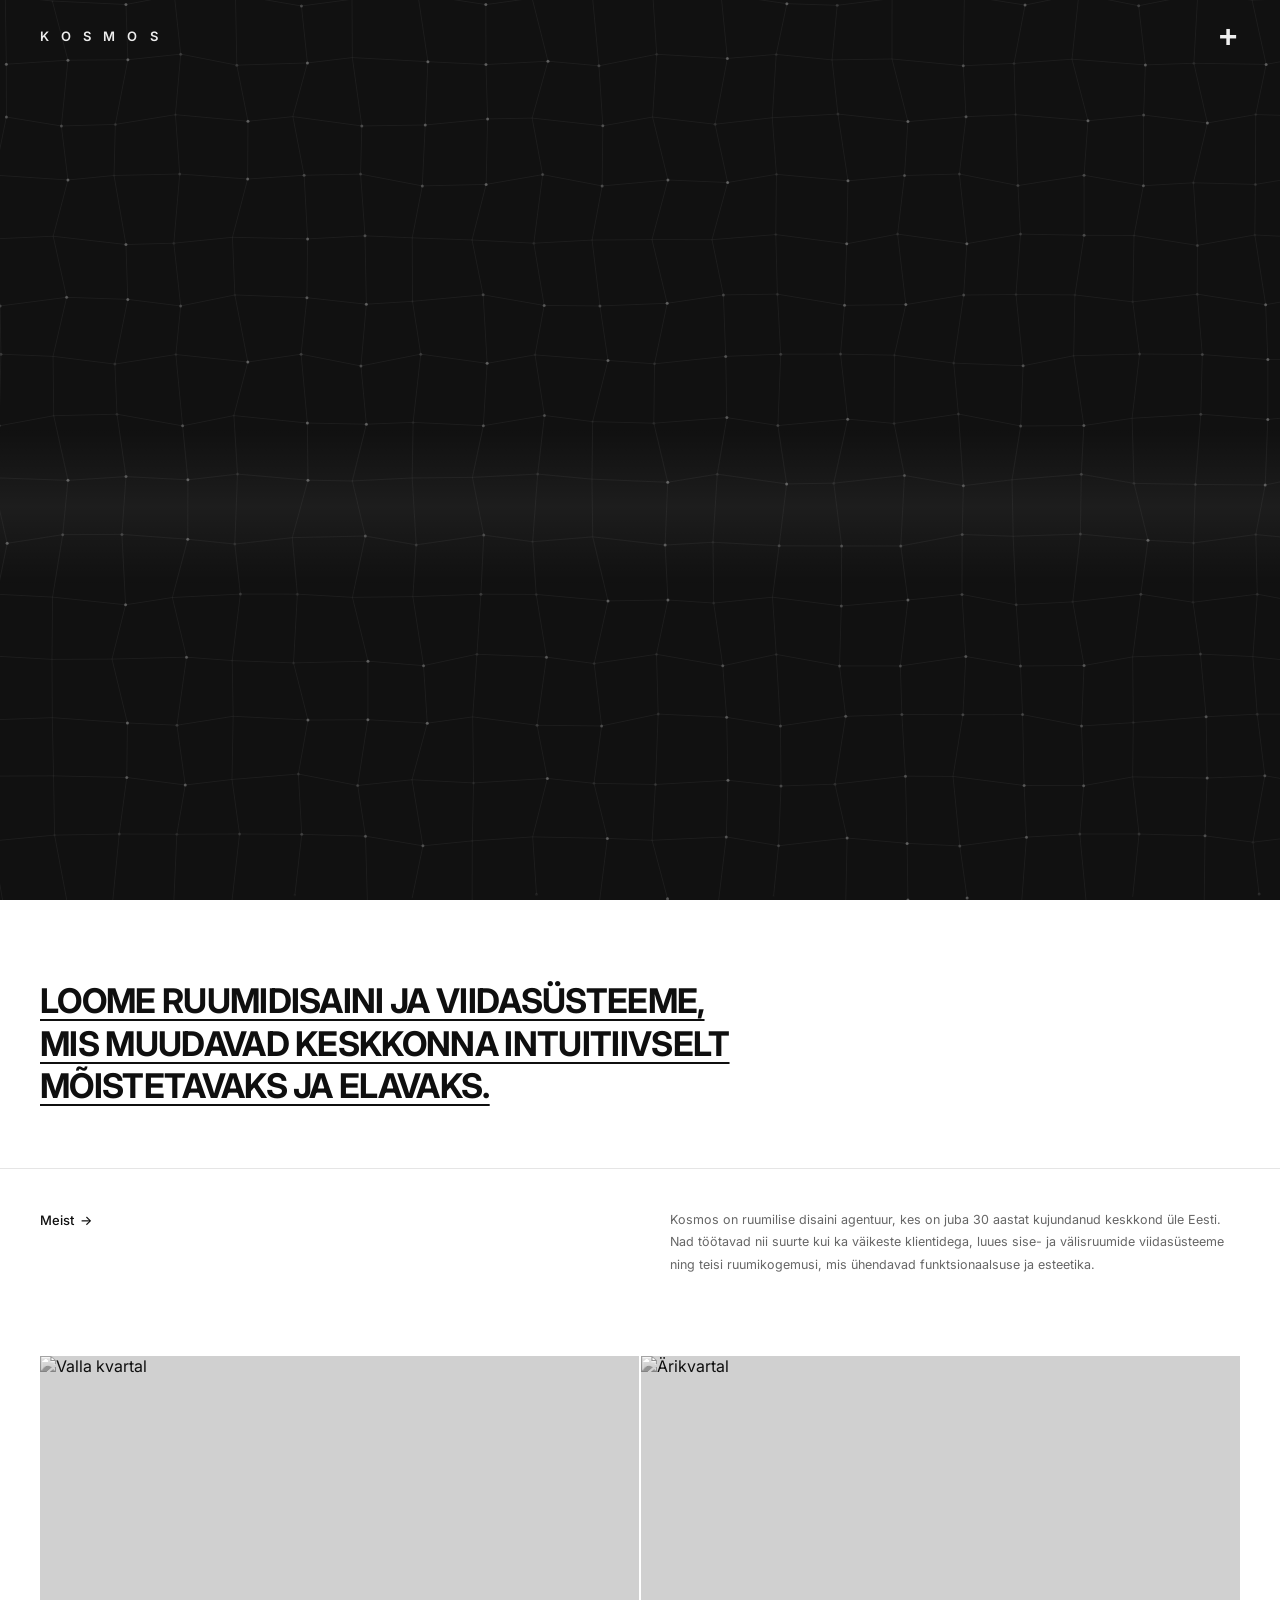
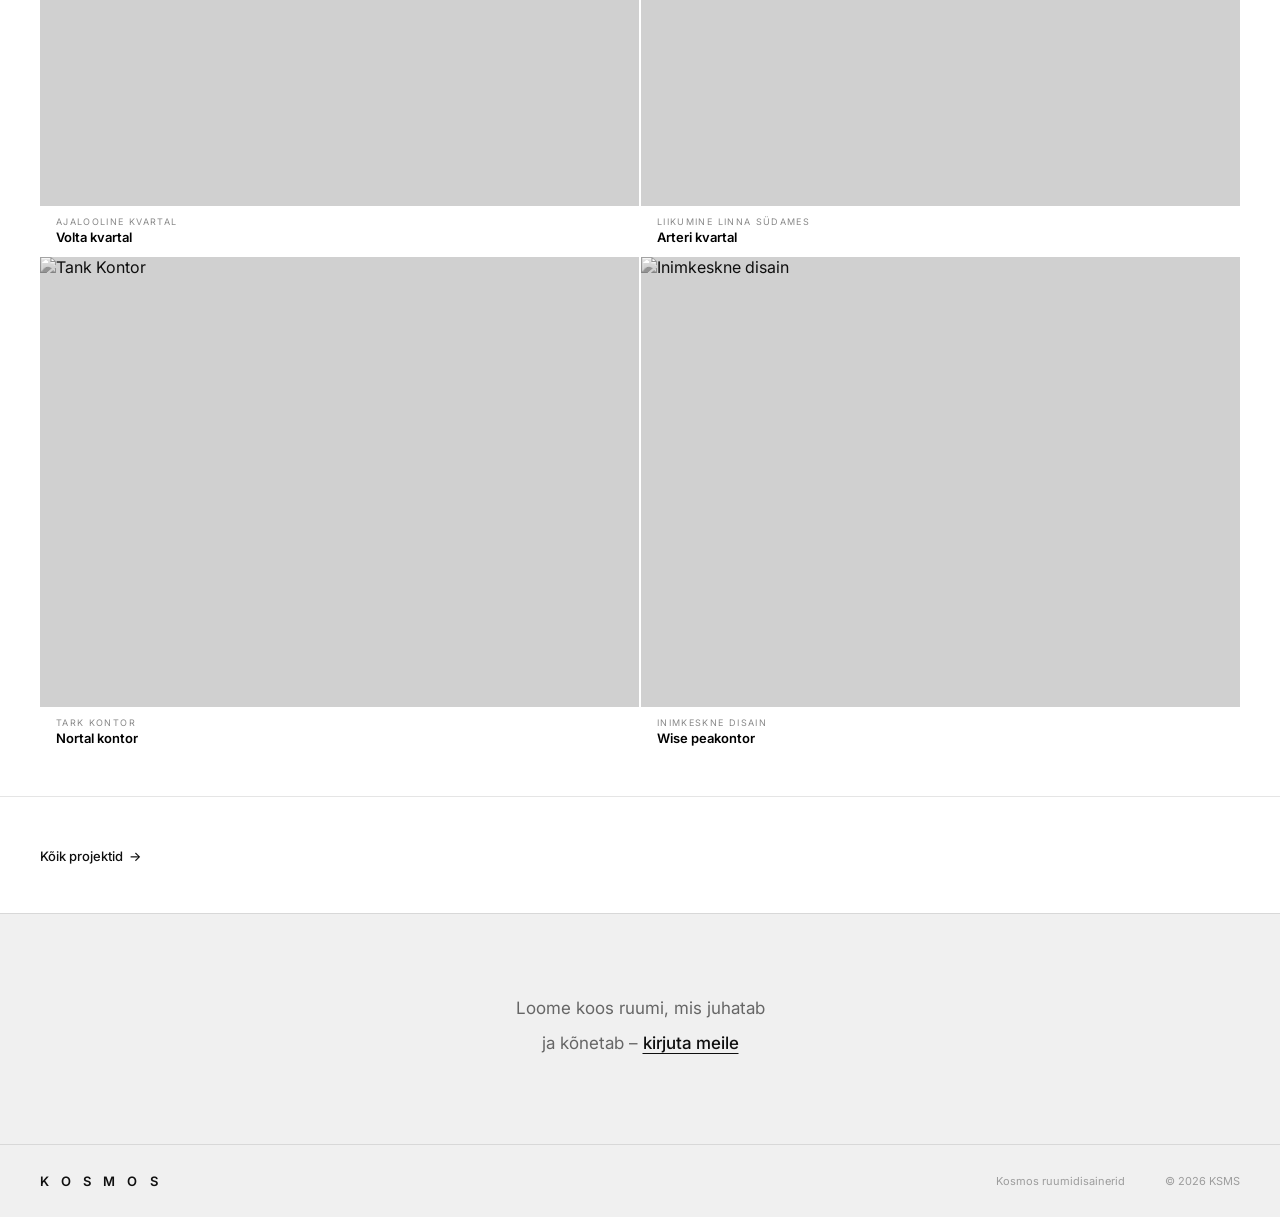
==== index.html @ 2b512dbc "Teksti korrektuur" ====
<!DOCTYPE html>
<html lang="et">
<head>
<meta charset="UTF-8">
<meta name="viewport" content="width=device-width, initial-scale=1.0">
<title>KOSMOS</title>
<link rel="stylesheet" href="assets/kosmos.css">
</head>
<body>

<nav class="site-nav">
  <a href="index.html" class="logo">K O S M O S</a>
  <button class="menu-btn" id="menuBtn" aria-label="Menu">
    <span class="menu-symbol" id="menuSymbol">+</span>
  </button>
</nav>

<div class="menu-overlay" id="menuOverlay">
  <nav class="menu-nav-links">
    <a href="projektid.html">Projektid</a>
    <a href="teenused.html">Teenused</a>
    <a href="inimesed.html">Inimesed</a>
    <a href="kontakt.html">Kontakt</a>
  </nav>
  <div class="menu-contact">
    <div class="contact-block"><strong>KSMS OÜ</strong> Saarineni maja<br>Pärnu mnt 10, 10148 Tallinn<br>B korpus, 4 korrus</div>
    <div class="contact-block"><a href="#">LinkedIn</a><br>><a href="#">Instagram</a></div>
    <div class="contact-block"><strong>Mart Lankots</strong> 5645 6777<br><a href="mailto:mart@ksms.ee">mart@ksms.ee</a></div>
    <div class="contact-block"><strong>Kadri Pukk</strong> 5333 7278<br><a href="mailto:kadri@ksms.ee">kadri@ksms.ee</a></div>
  </div>
</div>
<div class="menu-backdrop" id="menuBackdrop"></div>

<section class="hero">
  <canvas class="hero-canvas" id="heroCanvas"></canvas>
  <div class="hero-wordmark">K O S M O S</div>
</section>

<section class="headline-section reveal">
  <h1>Loome ruumidisaini ja viidasüsteeme,<br>mis muudavad keskkonna intuitiivselt<br>mõistetavaks ja elavaks.</h1>
</section>

<div class="about-row reveal">
  <div><a href="inimesed.html" class="about-link">Meist &nbsp;→</a></div>
  <div><p class="about-text">Kosmos on ruumilise disaini agentuur, kes on juba 30 aastat kujundanud keskkond üle Eesti. Nad töötavad nii suurte kui ka väikeste klientidega, luues sise- ja välisruumide viidasüsteeme ning teisi ruumikogemusi, mis ühendavad funktsionaalsuse ja esteetika.</p></div>
</div>

<section class="projects-grid-home">
  <div class="project-item reveal">
    <img src="https://upload.wikimedia.org/wikipedia/commons/thumb/1/10/Empire_State_Building_%28aerial_view%29.jpg/1280px-Empire_State_Building_%28aerial_view%29.jpg" alt="Valla kvartal" loading="lazy">
    <div class="project-caption"><div class="project-tag">Ajalooline kvartal</div><div class="project-name">Volta kvartal</div></div>
  </div>
  <div class="project-item reveal">
    <img src="https://upload.wikimedia.org/wikipedia/commons/thumb/b/b9/Above_Gotham.jpg/1280px-Above_Gotham.jpg" alt="Ärikvartal" loading="lazy">
    <div class="project-caption"><div class="project-tag">Liikumine linna südames</div><div class="project-name">Arteri kvartal</div></div>
  </div>
  <div class="project-item reveal">
    <img src="https://upload.wikimedia.org/wikipedia/commons/thumb/0/0c/GoldenGateBridge-001.jpg/1280px-GoldenGateBridge-001.jpg" alt="Tank Kontor" loading="lazy">
    <div class="project-caption"><div class="project-tag">Tark Kontor</div><div class="project-name">Nortal kontor</div></div>
  </div>
  <div class="project-item reveal">
    <img src="https://upload.wikimedia.org/wikipedia/commons/thumb/3/3a/Cat03.jpg/1280px-Cat03.jpg" alt="Inimkeskne disain" loading="lazy">
    <div class="project-caption"><div class="project-tag">Inimkeskne disain</div><div class="project-name">Wise peakontor</div></div>
  </div>
</section>

<div class="all-projects reveal"><a href="projektid.html">Kõik projektid &nbsp;→</a></div>

<div class="footer-cta reveal">
  <p>Loome koos ruumi, mis juhatab</p>
  <p>ja kõnetab – <a href="kontakt.html">kirjuta meile</a></p>
</div>

<footer>
  <span class="logo-footer">K O S M O S</span>
  <div class="footer-right"><span>Kosmos ruumidisainerid</span><span>© 2026 KSMS</span></div>
</footer>

<script src="assets/kosmos.js"></script>
</body>
</html>
---- assets/kosmos.css ----
@import url('https://fonts.googleapis.com/css2?family=Inter:wght@300;400;500;600;700&display=swap');

*, *::before, *::after { box-sizing: border-box; margin: 0; padding: 0; }

:root {
  --black: #0f0f0f;
  --white: #ffffff;
  --page-bg: #ffffff;
  --footer-bg: #f0f0f0;
  --border: rgba(0,0,0,0.1);
  --text-muted: #666;
  --gray-img: #d0d0d0;
}

html { scroll-behavior: smooth; }

body {
  background: var(--page-bg);
  color: var(--black);
  font-family: 'Inter', sans-serif;
  overflow-x: hidden;
}

/* ── NAV ── */
.site-nav {
  position: fixed; top: 0; left: 0; right: 0; z-index: 100;
  display: flex; align-items: center; justify-content: space-between;
  padding: 24px 40px;
  mix-blend-mode: difference;
}
.logo {
  font-size: 13px; letter-spacing: 0.35em; font-weight: 600;
  color: #fff; text-decoration: none;
}
.menu-btn {
  background: none; border: none; color: #fff;
  display: flex; align-items: center; gap: 10px;
  transition: opacity 0.2s; cursor: pointer;
}
.menu-btn:hover { opacity: 0.5; }
.menu-symbol {
  width: 24px; height: 24px;
  border: 0 solid #fff; border-radius: 50%;
  display: flex; align-items: center; justify-content: center;
  font-size: 32px; font-weight: 700; line-height: 1;
  transition: transform 0.4s cubic-bezier(0.77,0,0.175,1);
}
.menu-btn.open .menu-symbol { transform: rotate(45deg); }

/* ── MENU OVERLAY ── */
.menu-overlay {
  position: fixed; top: 0; right: 0;
  width: 400px; height: 100vh;
  background: var(--white); color: var(--black);
  z-index: 90;
  transform: translateX(100%);
  transition: transform 0.6s cubic-bezier(0.77,0,0.175,1);
  padding: 88px 52px 52px; overflow-y: auto;
}
.menu-overlay.open { transform: translateX(0); }
.menu-nav-links { display: flex; flex-direction: column; margin-bottom: 40px; }
.menu-nav-links a {
  display: block; font-size: 24px; font-weight: 700;
  letter-spacing: -0.02em; color: #000; text-decoration: none;
  line-height: 1.15; border-bottom: 1px solid rgba(0,0,0,0.1);
  padding: 14px 0; text-align: left;
}
.menu-nav-links a:first-child { border-top: 1px solid rgba(0,0,0,0.1); }
.menu-nav-links a:hover { text-decoration: underline; text-underline-offset: 4px; text-decoration-thickness: 2px; }
.menu-nav-links a.active { text-decoration: underline; text-underline-offset: 4px; }
.menu-contact {
  font-size: 11.5px; line-height: 2; color: var(--text-muted);
  border-top: 1px solid var(--border); padding-top: 32px;
}
.menu-contact strong { color: #000; display: block; margin-bottom: 2px; font-weight: 600; font-size: 12px; letter-spacing: 0.05em; }
.menu-contact .contact-block { margin-bottom: 20px; }
.menu-contact a { color: var(--text-muted); text-decoration: none; }
.menu-contact a:hover { color: #000; }
.menu-backdrop {
  position: fixed; inset: 0; background: rgba(0,0,0,0.3);
  z-index: 80; opacity: 0; pointer-events: none; transition: opacity 0.4s;
}
.menu-backdrop.open { opacity: 1; pointer-events: all; }

/* ── SHARED IMAGE CARD ── */
.img-card {
  position: relative;
  aspect-ratio: 3 / 2.5;
  background: var(--gray-img);
  overflow: hidden;
}
.img-card img {
  width: 100%; height: 100%;
  object-fit: cover; display: block;
  filter: grayscale(100%);
  transition: transform 0.6s cubic-bezier(0.25,0.46,0.45,0.94), filter 0.4s;
}
.img-card:hover img { transform: scale(1.04); filter: grayscale(0%); }
.img-card-caption {
  position: absolute; bottom: 0; left: 0; right: 0;
  padding: 10px 16px; background: #fff;
}
.img-card-tag { font-size: 9px; letter-spacing: 0.15em; text-transform: uppercase; color: #888; margin-bottom: 2px; }
.img-card-name { font-size: 13px; font-weight: 600; color: #000; }

/* ── FOOTER CTA ── */
.footer-cta {
  background: var(--footer-bg); padding: 80px 40px;
  text-align: center; border-top: 1px solid var(--border);
}
.footer-cta p { font-size: clamp(13px,1.5vw,17px); line-height: 1.7; color: var(--text-muted); margin-bottom: 6px; }
.footer-cta a { color: var(--black); text-decoration: underline; text-underline-offset: 4px; font-weight: 500; }
.footer-cta a:hover { opacity: 0.5; }

/* ── FOOTER ── */
footer {
  background: var(--footer-bg); padding: 28px 40px;
  display: flex; justify-content: space-between; align-items: center;
  border-top: 1px solid var(--border);
}
footer .logo-footer { font-size: 13px; letter-spacing: 0.35em; font-weight: 600; color: var(--black); }
footer .footer-right { display: flex; gap: 40px; }
footer .footer-right span { font-size: 11px; font-weight: 400; color: rgba(0,0,0,0.35); }

/* ── SCROLL REVEAL ── */
.reveal { opacity: 0; transform: translateY(20px); transition: opacity 0.6s ease, transform 0.6s ease; }
.reveal.visible { opacity: 1; transform: none; }

/* ── ABOUT ROW (shared across pages) ── */
.about-row {
  display: grid; grid-template-columns: 1fr 1fr;
  gap: 60px; padding: 40px 40px 80px;
  border-top: 1px solid var(--border);
}
.about-link {
  font-size: 13px; color: var(--black);
  text-decoration: none; font-weight: 500;
  display: inline-flex; align-items: center; gap: 8px;
  transition: gap 0.2s;
}
.about-link:hover { gap: 14px; }
.about-text { font-size: 12.5px; line-height: 1.8; color: var(--text-muted); }
.about-text p + p { margin-top: 16px; }

/* ══════════════════════════════
   PAGE: kosmos.html (home)
══════════════════════════════ */
.hero {
  position: relative; width: 100%; height: 100vh;
  overflow: hidden; background: #111;
}
.hero-canvas { position: absolute; inset: 0; width: 100%; height: 100%; }
.hero-wordmark {
  position: absolute; bottom: 48px; left: 40px;
  font-size: 12px; letter-spacing: 0.4em; font-weight: 600;
  color: rgba(255,255,255,0.6);
  display: none;
}
.headline-section { padding: 80px 40px 60px; max-width: 900px; }
.headline-section h1 {
  font-size: clamp(18px, 2.8vw, 34px);
  font-weight: 700; line-height: 1.25; letter-spacing: -0.02em;
  text-transform: uppercase; text-decoration: underline;
  text-underline-offset: 6px; text-decoration-thickness: 2px; color: var(--black);
}
.projects-grid-home {
  padding: 0 40px 40px;
  display: grid; grid-template-columns: 1fr 1fr; gap: 2px;
}
.all-projects { padding: 48px 40px; border-top: 1px solid var(--border); }
.all-projects a {
  font-size: 13px; color: var(--black); font-weight: 500;
  text-decoration: none; display: inline-flex; align-items: center; gap: 10px; transition: gap 0.2s;
}
.all-projects a:hover { gap: 18px; }

/* ══════════════════════════════
   PAGE: projektid.html
══════════════════════════════ */
.page-content { padding-top: 88px; }
.page-header {
  display: flex; align-items: flex-start; justify-content: space-between;
  gap: 40px; padding: 28px 40px 24px; border-bottom: 1px solid var(--border);
}
.page-title {
  font-size: 13px; font-weight: 700; letter-spacing: 0.06em;
  text-transform: uppercase; color: var(--black); white-space: nowrap;
}
.filters {
  display: flex; flex-wrap: wrap; justify-content: flex-end;
  gap: 4px 0; max-width: 60%; text-align: right; line-height: 1.7;
}
.filter-btn {
  background: none; border: none; cursor: pointer;
  font-family: 'Inter', sans-serif; font-size: 13px;
  color: var(--text-muted); padding: 0; transition: color 0.15s;
}
.filter-btn:hover { color: var(--black); }
.filter-btn.active {
  color: var(--black); text-decoration: underline;
  text-underline-offset: 3px; text-decoration-thickness: 1.5px;
}
.filter-sep { font-size: 13px; color: var(--text-muted); padding: 0 6px; user-select: none; }
.projects-grid { display: grid; grid-template-columns: 1fr 1fr; gap: 2px; }
.project-item {
  position: relative; aspect-ratio: 3 / 2.5;
  background: var(--gray-img); overflow: hidden; cursor: pointer;
}
.project-item img {
  width: 100%; height: 100%; object-fit: cover; display: block;
  filter: grayscale(100%);
  transition: transform 0.6s cubic-bezier(0.25,0.46,0.45,0.94), filter 0.4s;
}
.project-item:hover img { transform: scale(1.04); filter: grayscale(0%); }
.project-caption { position: absolute; bottom: 0; left: 0; right: 0; padding: 10px 16px; background: #fff; }
.project-tag { font-size: 9px; letter-spacing: 0.15em; text-transform: uppercase; color: #888; margin-bottom: 2px; }
.project-name { font-size: 13px; font-weight: 600; color: #000; }
.project-item.hidden { display: none; }

/* ══════════════════════════════
   PAGE: project.html (single)
══════════════════════════════ */
.breadcrumb-row {
  display: flex; align-items: center; justify-content: space-between;
  padding: 20px 40px; border-bottom: 1px solid var(--border);
}
.breadcrumb { font-size: 12px; color: var(--text-muted); display: flex; align-items: center; gap: 8px; }
.breadcrumb a { color: var(--text-muted); text-decoration: none; }
.breadcrumb a:hover { color: var(--black); text-decoration: underline; text-underline-offset: 3px; }
.breadcrumb-sep { color: var(--border); }
.project-nav { display: flex; align-items: center; gap: 24px; }
.project-nav a { font-size: 12px; color: var(--text-muted); text-decoration: none; display: flex; align-items: center; gap: 6px; transition: color 0.15s; }
.project-nav a:hover { color: var(--black); }

.hero-image { width: 100%; aspect-ratio: 16 / 7; background: var(--gray-img); overflow: hidden; position: relative; }
.hero-image img { width: 100%; height: 100%; object-fit: cover; display: block; filter: grayscale(100%); transition: filter 0.8s; }
.hero-image:hover img { filter: grayscale(0%); }

.project-intro { display: grid; grid-template-columns: 1fr 1fr; gap: 60px; padding: 48px 40px 56px; border-bottom: 1px solid var(--border); }
.project-intro-left h1 { font-size: clamp(22px, 3vw, 38px); font-weight: 700; letter-spacing: -0.025em; line-height: 1.1; text-transform: uppercase; text-decoration: underline; text-underline-offset: 6px; text-decoration-thickness: 2px; color: var(--black); margin-bottom: 24px; }
.project-intro-left p { font-size: 13px; line-height: 1.85; color: var(--text-muted); max-width: 480px; }
.project-intro-left p + p { margin-top: 14px; }
.project-meta { display: grid; grid-template-columns: 1fr 1fr; gap: 28px 32px; align-content: start; padding-top: 4px; }
.meta-item label { display: block; font-size: 9px; font-weight: 600; text-transform: uppercase; letter-spacing: 0.15em; color: #aaa; margin-bottom: 5px; }
.meta-item span, .meta-item a { font-size: 12.5px; color: var(--black); text-decoration: none; line-height: 1.6; }
.meta-item a:hover { text-decoration: underline; text-underline-offset: 3px; }
.meta-item.full { grid-column: 1 / -1; }

.images-grid { display: grid; grid-template-columns: 1fr 1fr; gap: 2px; }
.img-cell { position: relative; aspect-ratio: 3 / 2.5; background: var(--gray-img); overflow: hidden; }
.img-cell img { width: 100%; height: 100%; object-fit: cover; display: block; filter: grayscale(100%); transition: transform 0.6s cubic-bezier(0.25,0.46,0.45,0.94), filter 0.4s; }
.img-cell:hover img { transform: scale(1.04); filter: grayscale(0%); }
.img-caption { position: absolute; bottom: 0; left: 0; right: 0; padding: 10px 16px; background: #fff; }
.img-caption-tag { font-size: 9px; letter-spacing: 0.15em; text-transform: uppercase; color: #888; margin-bottom: 2px; }
.img-caption-name { font-size: 12px; font-weight: 600; color: #000; }
.img-cell.wide { grid-column: 1 / -1; aspect-ratio: 16 / 6; }

.content-row { display: grid; grid-template-columns: 1fr 1fr; gap: 2px; border-top: 1px solid var(--border); }
.content-row.reverse .text-block { order: 2; }
.content-row.reverse .img-cell { order: 1; }
.text-block { padding: 56px 40px; display: flex; flex-direction: column; justify-content: center; }
.text-block h2 { font-size: clamp(16px, 2vw, 24px); font-weight: 700; letter-spacing: -0.02em; color: var(--black); margin-bottom: 20px; line-height: 1.2; }
.text-block p { font-size: 13px; line-height: 1.85; color: var(--text-muted); }
.text-block p + p { margin-top: 12px; }

.quote-block { padding: 72px 40px; border-top: 1px solid var(--border); border-bottom: 1px solid var(--border); max-width: 760px; }
.quote-block blockquote { font-size: clamp(18px, 2.5vw, 30px); font-weight: 600; letter-spacing: -0.02em; line-height: 1.3; color: var(--black); margin-bottom: 20px; }
.quote-block cite { font-size: 12px; color: var(--text-muted); font-style: normal; }

.related-section { border-top: 1px solid var(--border); }
.related-header { padding: 32px 40px 24px; display: flex; align-items: center; justify-content: space-between; border-bottom: 1px solid var(--border); }
.related-header span { font-size: 11px; font-weight: 600; text-transform: uppercase; letter-spacing: 0.15em; color: var(--text-muted); }
.related-header a { font-size: 13px; color: var(--black); font-weight: 500; text-decoration: none; display: inline-flex; align-items: center; gap: 8px; transition: gap 0.2s; }
.related-header a:hover { gap: 14px; }
.related-grid { display: grid; grid-template-columns: repeat(3, 1fr); gap: 2px; }
.related-grid .img-cell { aspect-ratio: 3 / 2.5; }

/* ══════════════════════════════
   PAGE: teenused.html
══════════════════════════════ */
.hero-section { padding: 48px 40px 72px; border-bottom: 1px solid var(--border); }
.hero-section h1 { font-size: clamp(22px, 3.5vw, 44px); font-weight: 700; line-height: 1.1; letter-spacing: -0.025em; text-transform: uppercase; text-decoration: underline; text-underline-offset: 6px; text-decoration-thickness: 2px; max-width: 520px; margin-bottom: 72px; }
.services-headline { padding: 64px 40px 48px; border-bottom: 1px solid var(--border); }
.services-headline h2 { font-size: clamp(18px, 2.8vw, 34px); font-weight: 700; line-height: 1.15; letter-spacing: -0.02em; text-transform: uppercase; text-decoration: underline; text-underline-offset: 6px; text-decoration-thickness: 2px; max-width: 600px; }

.accordion-list { border-bottom: 1px solid var(--border); }
.accordion-item { border-top: 1px solid var(--border); }
.accordion-trigger { width: 100%; background: none; border: none; display: flex; align-items: center; justify-content: space-between; padding: 22px 40px; cursor: pointer; text-align: left; transition: background 0.15s; }
.accordion-trigger:hover { background: rgba(0,0,0,0.02); }
.accordion-trigger span { font-size: 15px; font-weight: 500; color: var(--black); letter-spacing: -0.01em; }
.accordion-icon { width: 20px; height: 20px; flex-shrink: 0; position: relative; margin-left: 24px; }
.accordion-icon::before, .accordion-icon::after { content: ''; position: absolute; background: var(--black); border-radius: 1px; transition: transform 0.35s cubic-bezier(0.77,0,0.175,1), opacity 0.35s; }
.accordion-icon::before { width: 14px; height: 1.5px; top: 50%; left: 50%; transform: translate(-50%,-50%); }
.accordion-icon::after { width: 1.5px; height: 14px; top: 50%; left: 50%; transform: translate(-50%,-50%); }
.accordion-item.open .accordion-icon::after { transform: translate(-50%,-50%) rotate(90deg); opacity: 0; }
.accordion-body { display: grid; grid-template-rows: 0fr; transition: grid-template-rows 0.4s cubic-bezier(0.77,0,0.175,1); }
.accordion-item.open .accordion-body { grid-template-rows: 1fr; }
.accordion-inner { overflow: hidden; }
.accordion-content { display: grid; grid-template-columns: 1fr 1fr 1fr; gap: 40px; padding: 0 40px 48px; border-top: 1px solid var(--border); }
.acc-image { position: relative; aspect-ratio: 3 / 2.5; background: var(--gray-img); overflow: hidden; }
.acc-image img { width: 100%; height: 100%; object-fit: cover; display: block; filter: grayscale(100%); transition: filter 0.4s, transform 0.6s; }
.acc-image:hover img { filter: grayscale(0%); transform: scale(1.04); }
.acc-image-caption { position: absolute; bottom: 0; left: 0; right: 0; padding: 10px 14px; background: #fff; font-size: 10px; color: var(--text-muted); }
.acc-text h3 { font-size: 16px; font-weight: 600; line-height: 1.3; letter-spacing: -0.01em; margin-bottom: 16px; color: var(--black); }
.acc-text .acc-intro { font-size: 11px; font-weight: 600; text-transform: uppercase; letter-spacing: 0.1em; color: var(--text-muted); margin-bottom: 10px; }
.acc-text p { font-size: 12.5px; line-height: 1.8; color: var(--text-muted); }
.acc-text p + p { margin-top: 10px; }
.acc-list { border-left: 1px solid var(--border); padding-left: 32px; }
.acc-list ul { list-style: none; }
.acc-list li { font-size: 12px; color: var(--text-muted); line-height: 1.6; padding: 10px 0; border-bottom: 1px solid var(--border); }
.acc-list li:first-child { border-top: 1px solid var(--border); }

/* ══════════════════════════════
   PAGE: inimesed.html
══════════════════════════════ */
.hero-image-people { position: relative; width: 100%; aspect-ratio: 3 / 1.6; background: var(--gray-img); overflow: hidden; }
.hero-image-people img { width: 100%; height: 100%; object-fit: cover; object-position: center top; display: block; filter: grayscale(100%); transition: filter 0.6s; }
.hero-image-people:hover img { filter: grayscale(0%); }
.intro-section { display: grid; grid-template-columns: 1fr 1fr; gap: 60px; padding: 48px 40px 64px; border-bottom: 1px solid var(--border); }
.intro-section h1 { font-size: clamp(18px, 2.2vw, 28px); font-weight: 700; letter-spacing: -0.02em; text-transform: uppercase; text-decoration: underline; text-underline-offset: 5px; text-decoration-thickness: 2px; color: var(--black); align-self: start; }
.intro-text { font-size: 13px; line-height: 1.85; color: var(--text-muted); }
.people-grid { display: grid; grid-template-columns: repeat(3, 1fr); gap: 2px; }
.person-card { position: relative; aspect-ratio: 3 / 2.5; background: var(--gray-img); overflow: hidden; cursor: pointer; }
.person-card img { width: 100%; height: 100%; object-fit: cover; object-position: center top; display: block; filter: grayscale(100%); transition: transform 0.6s cubic-bezier(0.25,0.46,0.45,0.94), filter 0.4s; }
.person-card:hover img, .person-card.active img { transform: scale(1.03); filter: grayscale(0%); }
.person-caption { position: absolute; bottom: 0; left: 0; right: 0; padding: 10px 16px; background: #fff; }
.person-name { font-size: 12px; font-weight: 600; color: #000; margin-bottom: 1px; }
.person-role { font-size: 10px; color: var(--text-muted); }
.person-contact { font-size: 10px; color: var(--text-muted); }
.person-contact a { color: var(--text-muted); text-decoration: none; }
.person-contact a:hover { color: #000; text-decoration: underline; }
.person-expand { position: absolute; top: 14px; right: 14px; width: 22px; height: 22px; border: 1.5px solid rgba(255,255,255,0.7); border-radius: 50%; display: flex; align-items: center; justify-content: center; background: rgba(0,0,0,0.2); transition: background 0.2s, border-color 0.2s; }
.person-expand::before, .person-expand::after { content: ''; position: absolute; background: #fff; }
.person-expand::before { width: 10px; height: 1.5px; }
.person-expand::after { width: 1.5px; height: 10px; transition: transform 0.3s, opacity 0.3s; }
.person-card.active .person-expand::after { transform: rotate(90deg); opacity: 0; }
.person-card:hover .person-expand { background: rgba(0,0,0,0.5); border-color: rgba(255,255,255,1); }
.person-bio-overlay { position: absolute; inset: 0; background: #fff; transform: translateY(100%); transition: transform 0.45s cubic-bezier(0.77,0,0.175,1); display: flex; flex-direction: column; padding: 20px 18px 18px; overflow-y: auto; z-index: 2; }
.person-card.active .person-bio-overlay { transform: translateY(0); }
.bio-close { position: absolute; top: 12px; right: 12px; width: 22px; height: 22px; border: 1.5px solid rgba(0,0,0,0.25); border-radius: 50%; display: flex; align-items: center; justify-content: center; cursor: pointer; background: none; transition: border-color 0.2s; flex-shrink: 0; }
.bio-close:hover { border-color: var(--black); }
.bio-close::before, .bio-close::after { content: ''; position: absolute; width: 10px; height: 1.5px; background: var(--black); }
.bio-close::before { transform: rotate(45deg); }
.bio-close::after { transform: rotate(-45deg); }
.bio-overlay-name { font-size: 13px; font-weight: 700; color: var(--black); margin-bottom: 2px; padding-right: 28px; }
.bio-overlay-role { font-size: 9px; font-weight: 600; text-transform: uppercase; letter-spacing: 0.12em; color: var(--text-muted); margin-bottom: 14px; }
.bio-overlay-text { font-size: 11px; line-height: 1.75; color: var(--text-muted); flex: 1; margin-bottom: 14px; }
.bio-overlay-contact { font-size: 11px; line-height: 1.8; color: var(--text-muted); border-top: 1px solid var(--border); padding-top: 12px; }
.bio-overlay-contact a { color: var(--text-muted); text-decoration: none; }
.bio-overlay-contact a:hover { color: var(--black); text-decoration: underline; }
.bio-overlay-projects { margin-top: 12px; border-top: 1px solid var(--border); padding-top: 12px; }
.bio-overlay-projects-label { font-size: 8px; font-weight: 600; text-transform: uppercase; letter-spacing: 0.15em; color: #aaa; margin-bottom: 8px; }
.bio-overlay-projects ul { list-style: none; }
.bio-overlay-projects li { font-size: 11px; color: var(--text-muted); border-bottom: 1px solid var(--border); padding: 6px 0; }
.bio-overlay-projects li:first-child { border-top: 1px solid var(--border); }
.bio-overlay-projects a { color: var(--text-muted); text-decoration: none; }
.bio-overlay-projects a:hover { color: var(--black); text-decoration: underline; }

/* ══════════════════════════════
   PAGE: kontakt.html
══════════════════════════════ */
.kontakt-page { padding-top: 100px; }
.top-section { position: relative; padding: 56px 40px 80px; border-bottom: 1px solid var(--border); min-height: 260px; }
.top-headline h1 { font-size: clamp(28px, 4.5vw, 56px); font-weight: 700; line-height: 1.05; letter-spacing: -0.03em; text-transform: uppercase; text-decoration: underline; text-underline-offset: 7px; text-decoration-thickness: 2px; color: var(--black); max-width: 55%; }
.top-contacts { position: absolute; top: 56px; right: 40px; display: grid; grid-template-columns: 1fr 1fr; gap: 40px 48px; width: 42%; }
.contact-person strong { display: block; font-size: 13px; font-weight: 600; color: var(--black); text-decoration: underline; text-underline-offset: 3px; margin-bottom: 6px; }
.contact-person p { font-size: 13px; line-height: 1.8; color: var(--text-muted); }
.contact-person a { color: var(--text-muted); text-decoration: none; }
.contact-person a:hover { color: var(--black); text-decoration: underline; text-underline-offset: 3px; }
.social-links { font-size: 13px; line-height: 1.8; }
.social-links a { display: block; color: var(--black); text-decoration: none; font-weight: 400; }
.social-links a:hover { text-decoration: underline; text-underline-offset: 3px; }
.map-section { display: grid; grid-template-columns: 3fr 2fr; border-bottom: 1px solid var(--border); }
.map-cell { position: relative; aspect-ratio: 3 / 2.5; background: var(--gray-img); overflow: hidden; border-right: 1px solid var(--border); }
.map-cell img { width: 100%; height: 100%; object-fit: cover; display: block; filter: grayscale(100%); transition: filter 0.4s; }
.map-cell:hover img { filter: grayscale(0%); }
.map-caption { position: absolute; bottom: 0; left: 0; right: 0; padding: 12px 20px; background: #fff; }
.map-caption-tag { font-size: 9px; letter-spacing: 0.2em; text-transform: uppercase; color: #888; margin-bottom: 3px; }
.map-caption-name { font-size: 13px; font-weight: 600; color: #000; }
.address-cell { padding: 56px 40px; display: flex; flex-direction: column; justify-content: flex-end; }
.address-label { font-size: 14px; font-weight: 600; color: var(--black); text-decoration: underline; text-underline-offset: 3px; margin-bottom: 12px; }
.address-cell p { font-size: 13px; line-height: 1.9; color: var(--text-muted); }

/* ══════════════════════════════
   MOBILE
══════════════════════════════ */
@media (max-width: 768px) {
  .site-nav { padding: 20px 24px; }
  .menu-overlay { width: 100%; padding: 80px 28px 48px; }
  .menu-nav-links a { font-size: 24px; }

  /* home */
  .headline-section { padding: 56px 24px 40px; }
  .about-row { grid-template-columns: 1fr; gap: 28px; padding: 32px 24px 56px; }
  .projects-grid-home { grid-template-columns: 1fr; padding: 0 24px 32px; }
  .all-projects { padding: 36px 24px; }

  /* projektid */
  .page-header { flex-direction: column; gap: 16px; padding: 24px; }
  .filters { max-width: 100%; justify-content: flex-start; text-align: left; }
  .projects-grid { grid-template-columns: 1fr; }

  /* project single */
  .breadcrumb-row { padding: 16px 24px; }
  .project-nav { display: none; }
  .hero-image { aspect-ratio: 4 / 3; }
  .project-intro { grid-template-columns: 1fr; gap: 36px; padding: 40px 24px 48px; }
  .project-meta { grid-template-columns: 1fr 1fr; }
  .images-grid { grid-template-columns: 1fr; }
  .img-cell.wide { grid-column: 1; aspect-ratio: 4 / 3; }
  .content-row { grid-template-columns: 1fr; }
  .content-row.reverse .text-block { order: unset; }
  .content-row.reverse .img-cell { order: unset; }
  .text-block { padding: 40px 24px; }
  .quote-block { padding: 48px 24px; }
  .related-header { padding: 24px; }
  .related-grid { grid-template-columns: 1fr 1fr; }

  /* teenused */
  .hero-section { padding: 40px 24px 56px; }
  .services-headline { padding: 48px 24px 36px; }
  .accordion-trigger { padding: 18px 24px; }
  .accordion-content { grid-template-columns: 1fr; padding: 0 24px 40px; gap: 28px; }
  .acc-list { border-left: none; padding-left: 0; border-top: 1px solid var(--border); padding-top: 24px; }

  /* inimesed */
  .hero-image-people { aspect-ratio: 4/3; }
  .intro-section { grid-template-columns: 1fr; gap: 24px; padding: 40px 24px 48px; }
  .people-grid { grid-template-columns: repeat(2, 1fr); }

  /* kontakt */
  .top-section { padding: 48px 24px 56px; min-height: unset; }
  .top-headline h1 { max-width: 100%; font-size: clamp(26px, 7vw, 40px); }
  .top-contacts { position: static; width: 100%; margin-top: 40px; grid-template-columns: 1fr 1fr; gap: 32px 24px; }
  .map-section { grid-template-columns: 1fr; }
  .map-cell { border-right: none; border-bottom: 1px solid var(--border); aspect-ratio: 4/3; }
  .address-cell { padding: 40px 24px; justify-content: flex-start; }

  /* shared */
  .footer-cta { padding: 60px 24px; }
  footer { padding: 24px; flex-direction: column; gap: 8px; align-items: flex-start; }
  footer .footer-right { gap: 20px; }
}

@media (max-width: 480px) {
  .people-grid { grid-template-columns: 1fr; }
}
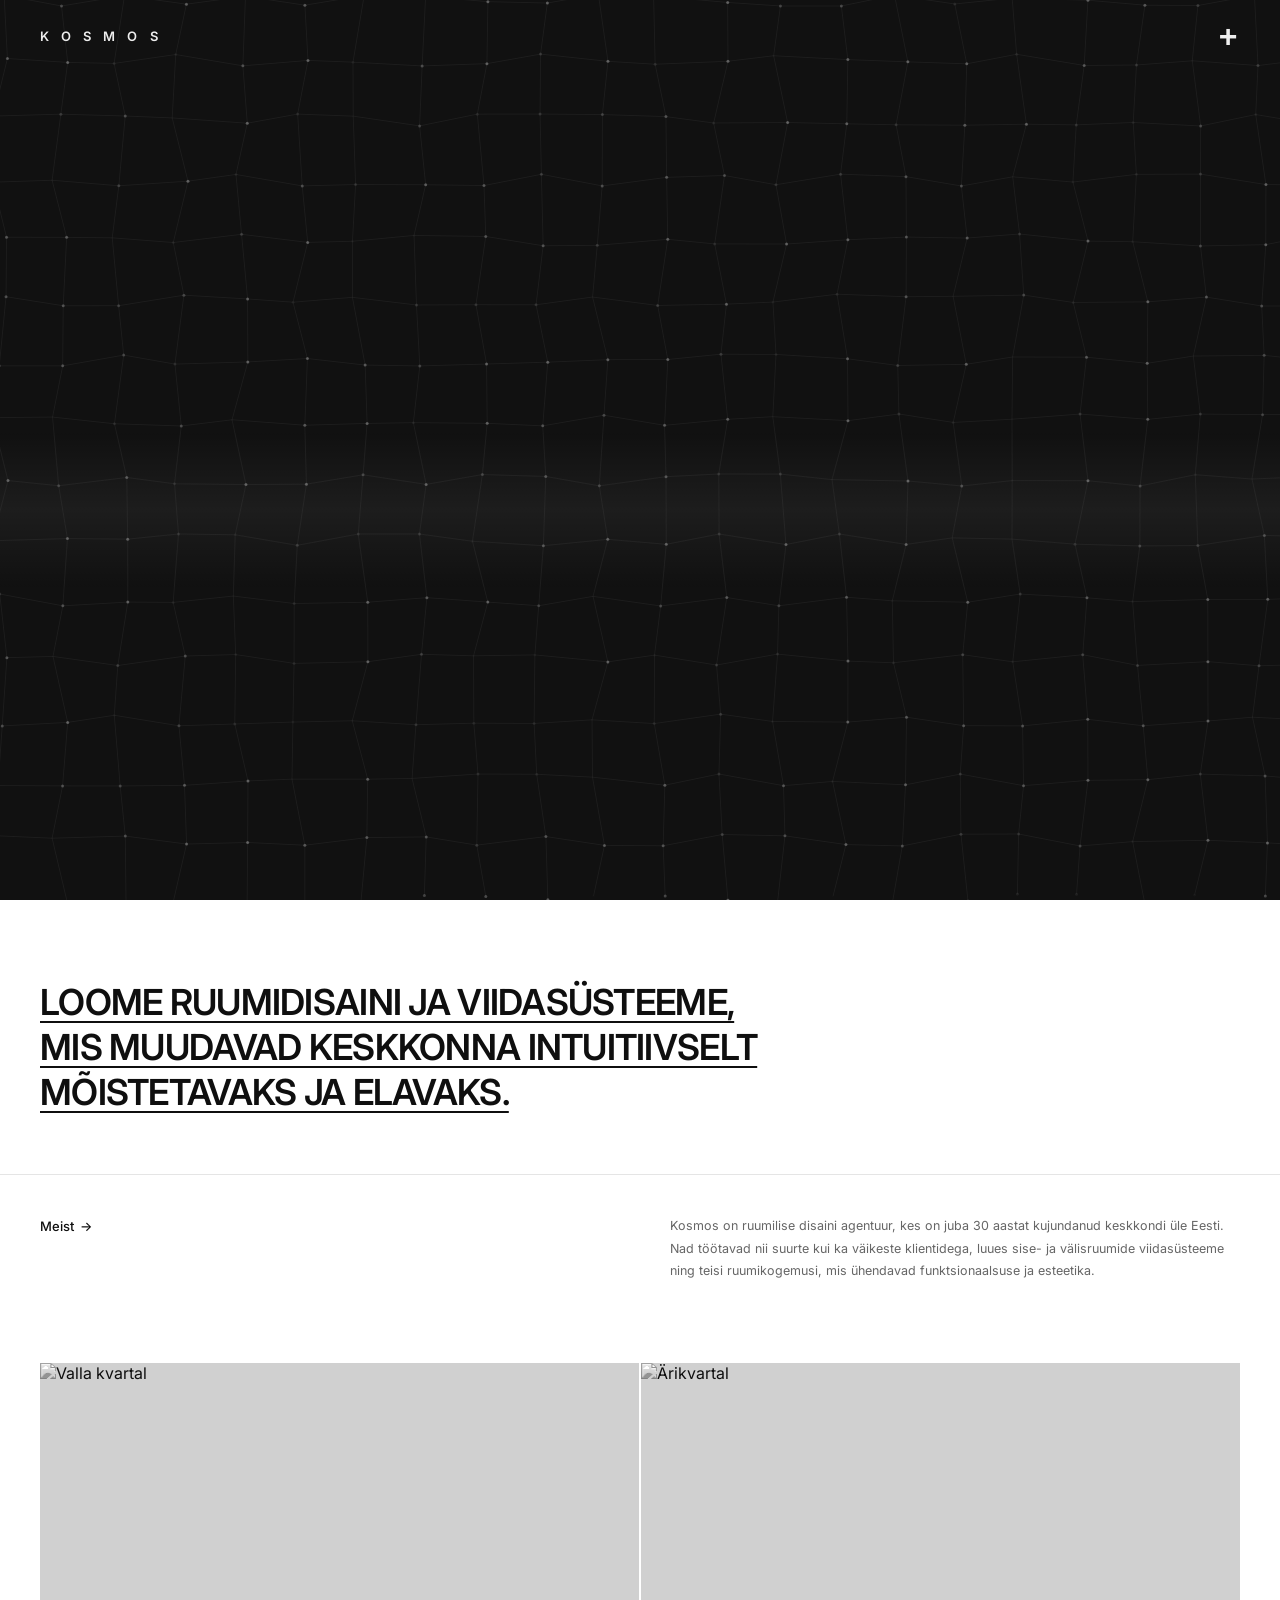
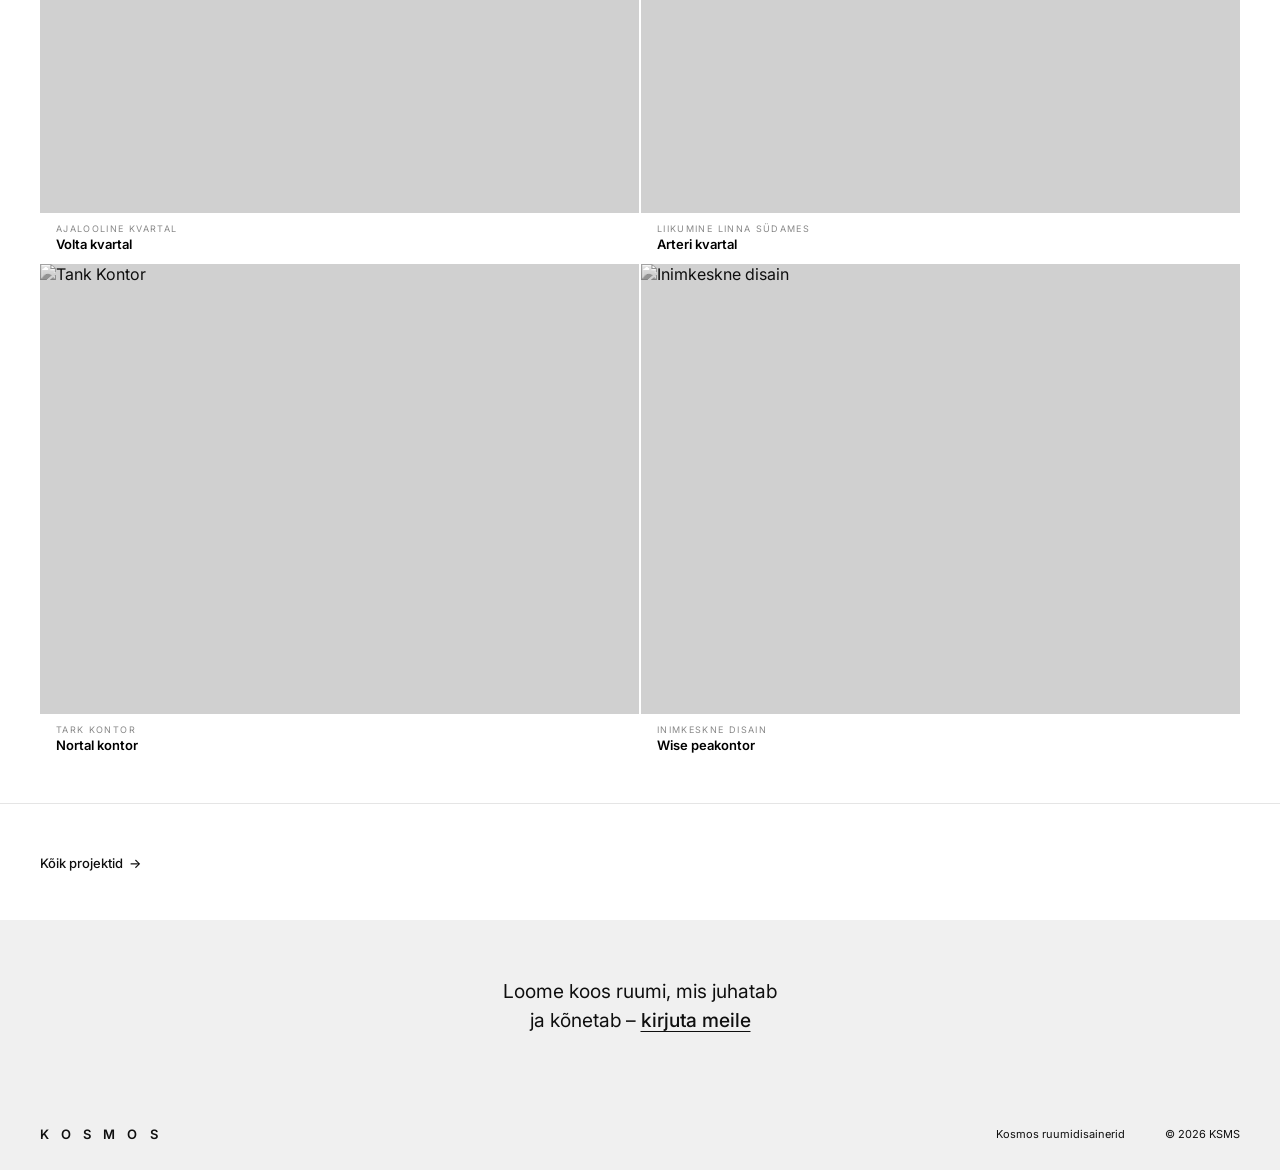
==== commit 111d6ae4: "Kontakt in menu" ====
--- a/index.html
+++ b/index.html
@@ -42,7 +42,7 @@
 
 <div class="about-row reveal">
   <div><a href="inimesed.html" class="about-link">Meist &nbsp;→</a></div>
-  <div><p class="about-text">Kosmos on ruumilise disaini agentuur, kes on juba 30 aastat kujundanud keskkond üle Eesti. Nad töötavad nii suurte kui ka väikeste klientidega, luues sise- ja välisruumide viidasüsteeme ning teisi ruumikogemusi, mis ühendavad funktsionaalsuse ja esteetika.</p></div>
+  <div><p class="about-text">Kosmos on ruumilise disaini agentuur, kes on juba 30 aastat kujundanud keskkondi üle Eesti. Nad töötavad nii suurte kui ka väikeste klientidega, luues sise- ja välisruumide viidasüsteeme ning teisi ruumikogemusi, mis ühendavad funktsionaalsuse ja esteetika.</p></div>
 </div>
 
 <section class="projects-grid-home">
--- a/assets/kosmos.css
+++ b/assets/kosmos.css
@@ -100,27 +100,27 @@
   position: absolute; bottom: 0; left: 0; right: 0;
   padding: 10px 16px; background: #fff;
 }
-.img-card-tag { font-size: 9px; letter-spacing: 0.15em; text-transform: uppercase; color: #888; margin-bottom: 2px; }
+.img-card-tag { font-size: 9px; letter-spacing: 0.15em; text-transform: uppercase; color: #000; margin-bottom: 2px; }
 .img-card-name { font-size: 13px; font-weight: 600; color: #000; }
 
 /* ── FOOTER CTA ── */
 .footer-cta {
-  background: var(--footer-bg); padding: 80px 40px;
-  text-align: center; border-top: 1px solid var(--border);
-}
-.footer-cta p { font-size: clamp(13px,1.5vw,17px); line-height: 1.7; color: var(--text-muted); margin-bottom: 6px; }
+  background: var(--footer-bg); padding: 60px 30px;
+  text-align: center; border-top: 0px solid var(--border);
+}
+.footer-cta p { font-size: clamp(13px,1.5vw,30px); line-height: 1.2; color: var(--black); margin-bottom: 6px; }
 .footer-cta a { color: var(--black); text-decoration: underline; text-underline-offset: 4px; font-weight: 500; }
-.footer-cta a:hover { opacity: 0.5; }
+
 
 /* ── FOOTER ── */
 footer {
   background: var(--footer-bg); padding: 28px 40px;
   display: flex; justify-content: space-between; align-items: center;
-  border-top: 1px solid var(--border);
+  border-top: 0px solid var(--border);
 }
 footer .logo-footer { font-size: 13px; letter-spacing: 0.35em; font-weight: 600; color: var(--black); }
 footer .footer-right { display: flex; gap: 40px; }
-footer .footer-right span { font-size: 11px; font-weight: 400; color: rgba(0,0,0,0.35); }
+footer .footer-right span { font-size: 11px; font-weight: 400; }
 
 /* ── SCROLL REVEAL ── */
 .reveal { opacity: 0; transform: translateY(20px); transition: opacity 0.6s ease, transform 0.6s ease; }
@@ -158,8 +158,8 @@
 }
 .headline-section { padding: 80px 40px 60px; max-width: 900px; }
 .headline-section h1 {
-  font-size: clamp(18px, 2.8vw, 34px);
-  font-weight: 700; line-height: 1.25; letter-spacing: -0.02em;
+  font-size: clamp(18px, 2.8vw, 44px);
+  font-weight: 600; line-height: 1.25; letter-spacing: -0.02em;
   text-transform: uppercase; text-decoration: underline;
   text-underline-offset: 6px; text-decoration-thickness: 2px; color: var(--black);
 }
@@ -177,7 +177,7 @@
 /* ══════════════════════════════
    PAGE: projektid.html
 ══════════════════════════════ */
-.page-content { padding-top: 88px; }
+/* .page-content { padding-top: 88px; } */
 .page-header {
   display: flex; align-items: flex-start; justify-content: space-between;
   gap: 40px; padding: 28px 40px 24px; border-bottom: 1px solid var(--border);
@@ -237,7 +237,7 @@
 .hero-image:hover img { filter: grayscale(0%); }
 
 .project-intro { display: grid; grid-template-columns: 1fr 1fr; gap: 60px; padding: 48px 40px 56px; border-bottom: 1px solid var(--border); }
-.project-intro-left h1 { font-size: clamp(22px, 3vw, 38px); font-weight: 700; letter-spacing: -0.025em; line-height: 1.1; text-transform: uppercase; text-decoration: underline; text-underline-offset: 6px; text-decoration-thickness: 2px; color: var(--black); margin-bottom: 24px; }
+.project-intro-left h1 { font-size: clamp(22px, 3vw, 30px); font-weight: 700; letter-spacing: -0.025em; line-height: 1.1; text-transform: uppercase; text-decoration: underline; text-underline-offset: 6px; text-decoration-thickness: 2px; color: var(--black); margin-bottom: 24px; }
 .project-intro-left p { font-size: 13px; line-height: 1.85; color: var(--text-muted); max-width: 480px; }
 .project-intro-left p + p { margin-top: 14px; }
 .project-meta { display: grid; grid-template-columns: 1fr 1fr; gap: 28px 32px; align-content: start; padding-top: 4px; }
@@ -279,9 +279,9 @@
    PAGE: teenused.html
 ══════════════════════════════ */
 .hero-section { padding: 48px 40px 72px; border-bottom: 1px solid var(--border); }
-.hero-section h1 { font-size: clamp(22px, 3.5vw, 44px); font-weight: 700; line-height: 1.1; letter-spacing: -0.025em; text-transform: uppercase; text-decoration: underline; text-underline-offset: 6px; text-decoration-thickness: 2px; max-width: 520px; margin-bottom: 72px; }
+.hero-section h1 { font-size: clamp(22px, 3.5vw, 30px); font-weight: 600; line-height: 1.1; letter-spacing: -0.025em; text-transform: uppercase; text-decoration: underline; text-underline-offset: 6px; text-decoration-thickness: 2px; max-width: 520px; margin-bottom: 72px; }
 .services-headline { padding: 64px 40px 48px; border-bottom: 1px solid var(--border); }
-.services-headline h2 { font-size: clamp(18px, 2.8vw, 34px); font-weight: 700; line-height: 1.15; letter-spacing: -0.02em; text-transform: uppercase; text-decoration: underline; text-underline-offset: 6px; text-decoration-thickness: 2px; max-width: 600px; }
+.services-headline h2 { font-size: clamp(18px, 2.8vw, 34px); font-weight: 600; line-height: 1.15; letter-spacing: -0.02em; text-transform: uppercase; text-decoration: underline; text-underline-offset: 6px; text-decoration-thickness: 2px; max-width: 600px; }
 
 .accordion-list { border-bottom: 1px solid var(--border); }
 .accordion-item { border-top: 1px solid var(--border); }
@@ -317,7 +317,7 @@
 .hero-image-people img { width: 100%; height: 100%; object-fit: cover; object-position: center top; display: block; filter: grayscale(100%); transition: filter 0.6s; }
 .hero-image-people:hover img { filter: grayscale(0%); }
 .intro-section { display: grid; grid-template-columns: 1fr 1fr; gap: 60px; padding: 48px 40px 64px; border-bottom: 1px solid var(--border); }
-.intro-section h1 { font-size: clamp(18px, 2.2vw, 28px); font-weight: 700; letter-spacing: -0.02em; text-transform: uppercase; text-decoration: underline; text-underline-offset: 5px; text-decoration-thickness: 2px; color: var(--black); align-self: start; }
+.intro-section h1 { font-size: clamp(18px, 2.2vw, 30px); font-weight: 600; letter-spacing: -0.02em; text-transform: uppercase; text-decoration: underline; text-underline-offset: 5px; text-decoration-thickness: 2px; color: var(--black); align-self: start; }
 .intro-text { font-size: 13px; line-height: 1.85; color: var(--text-muted); }
 .people-grid { display: grid; grid-template-columns: repeat(3, 1fr); gap: 2px; }
 .person-card { position: relative; aspect-ratio: 3 / 2.5; background: var(--gray-img); overflow: hidden; cursor: pointer; }
@@ -361,7 +361,7 @@
 ══════════════════════════════ */
 .kontakt-page { padding-top: 100px; }
 .top-section { position: relative; padding: 56px 40px 80px; border-bottom: 1px solid var(--border); min-height: 260px; }
-.top-headline h1 { font-size: clamp(28px, 4.5vw, 56px); font-weight: 700; line-height: 1.05; letter-spacing: -0.03em; text-transform: uppercase; text-decoration: underline; text-underline-offset: 7px; text-decoration-thickness: 2px; color: var(--black); max-width: 55%; }
+.top-headline h1 { font-size: clamp(28px, 4.5vw, 44px); font-weight: 600; line-height: 1.05; letter-spacing: -0.03em; text-transform: uppercase; text-decoration: underline; text-underline-offset: 7px; text-decoration-thickness: 2px; color: var(--black); max-width: 55%; }
 .top-contacts { position: absolute; top: 56px; right: 40px; display: grid; grid-template-columns: 1fr 1fr; gap: 40px 48px; width: 42%; }
 .contact-person strong { display: block; font-size: 13px; font-weight: 600; color: var(--black); text-decoration: underline; text-underline-offset: 3px; margin-bottom: 6px; }
 .contact-person p { font-size: 13px; line-height: 1.8; color: var(--text-muted); }
@@ -430,7 +430,7 @@
 
   /* kontakt */
   .top-section { padding: 48px 24px 56px; min-height: unset; }
-  .top-headline h1 { max-width: 100%; font-size: clamp(26px, 7vw, 40px); }
+  .top-headline h1 { max-width: 100%; }
   .top-contacts { position: static; width: 100%; margin-top: 40px; grid-template-columns: 1fr 1fr; gap: 32px 24px; }
   .map-section { grid-template-columns: 1fr; }
   .map-cell { border-right: none; border-bottom: 1px solid var(--border); aspect-ratio: 4/3; }
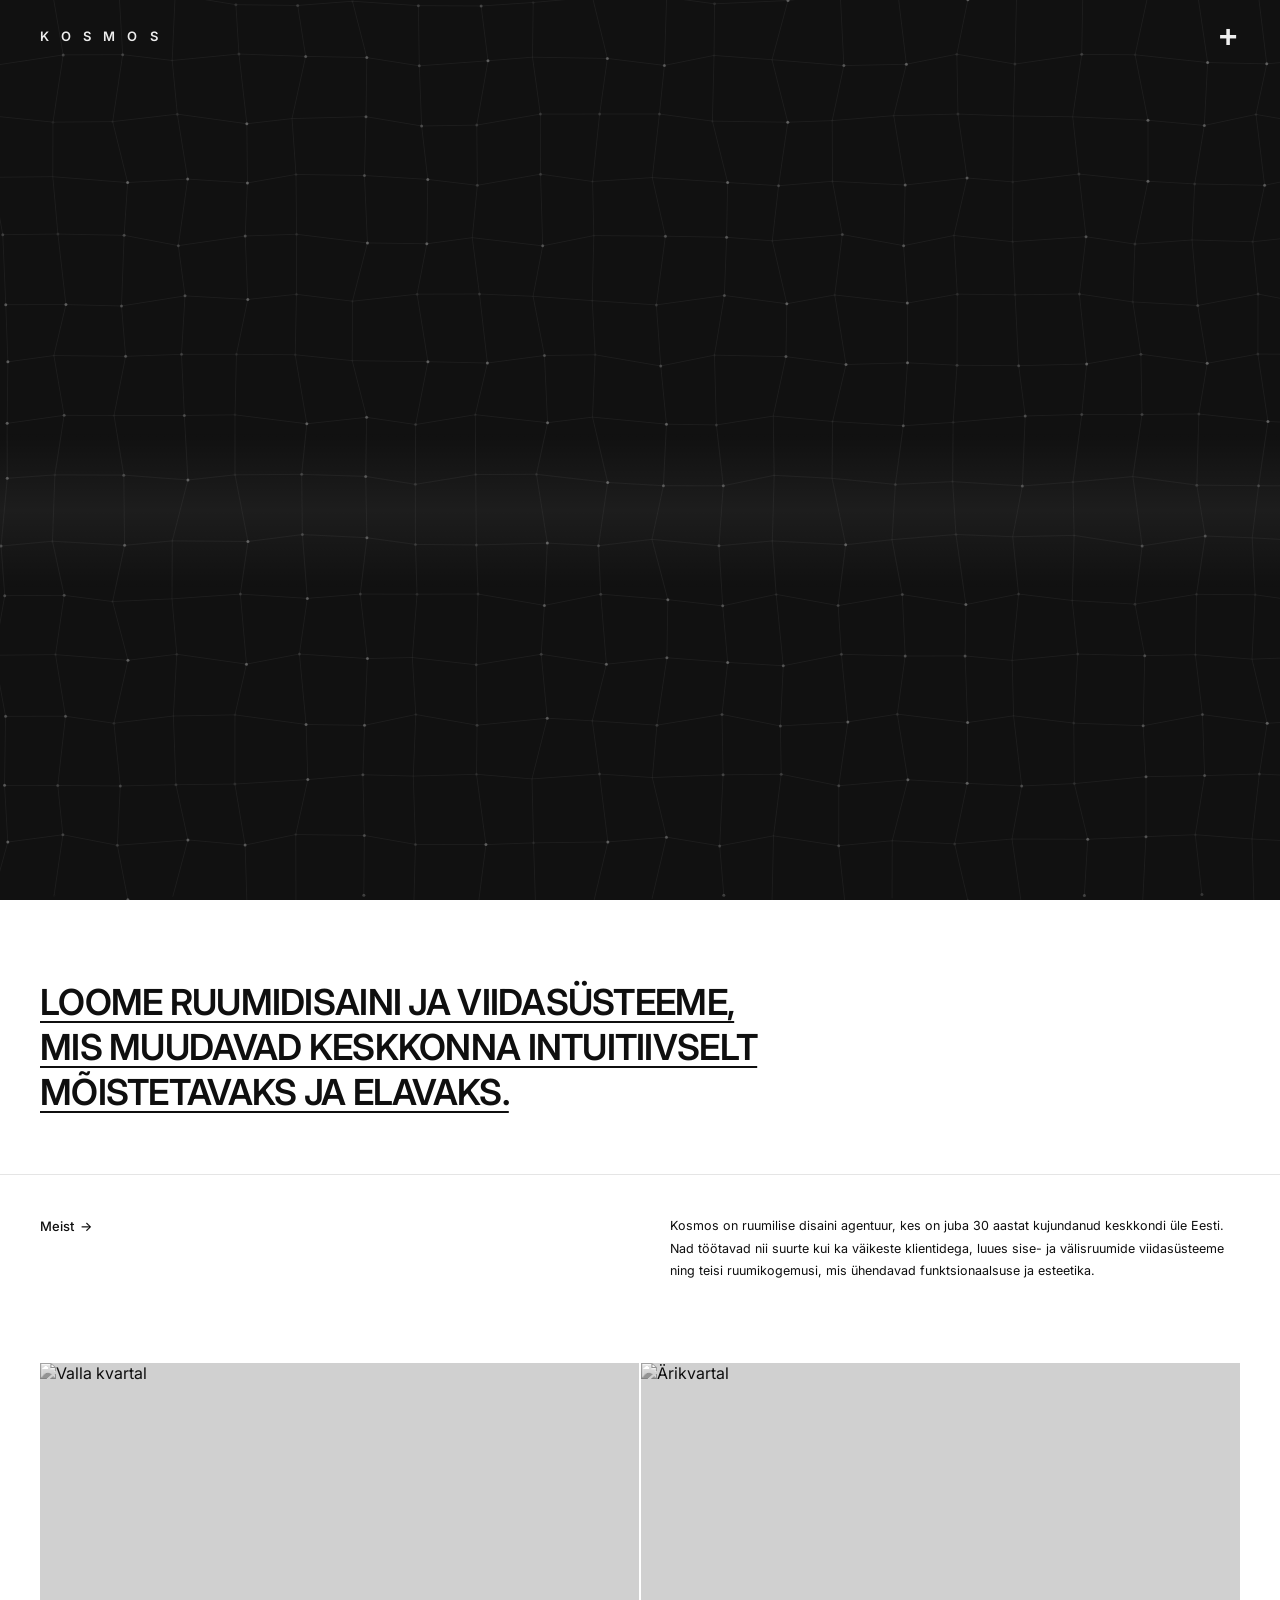
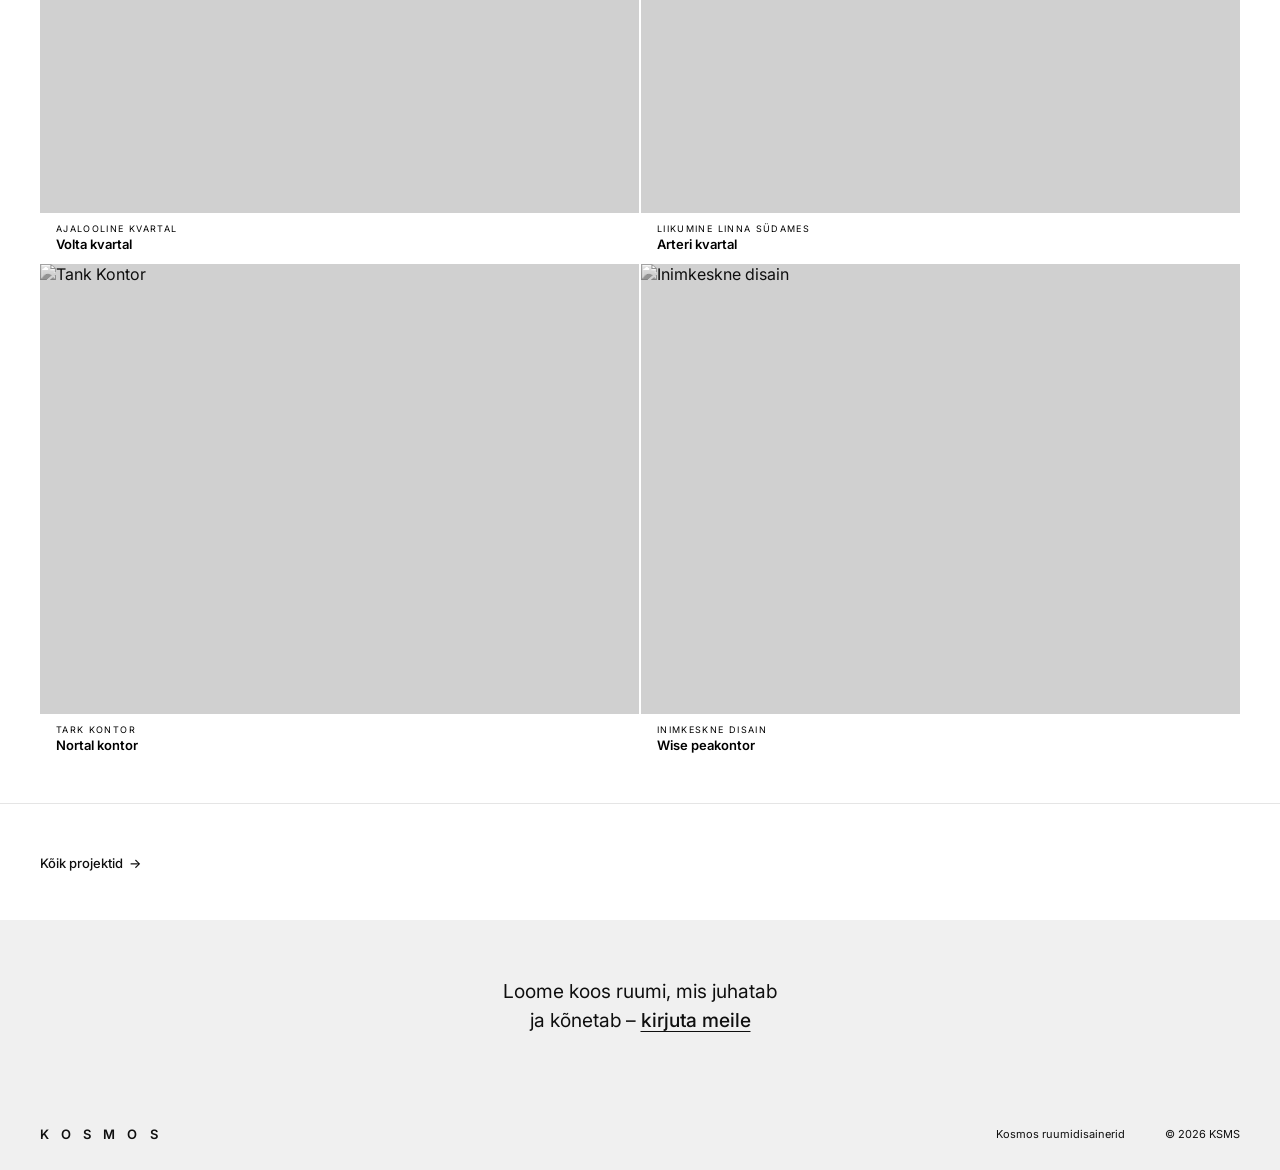
==== commit 6a8a9b2d: "Misc" ====
--- a/index.html
+++ b/index.html
@@ -24,7 +24,7 @@
   </nav>
   <div class="menu-contact">
     <div class="contact-block"><strong>KSMS OÜ</strong> Saarineni maja<br>Pärnu mnt 10, 10148 Tallinn<br>B korpus, 4 korrus</div>
-    <div class="contact-block"><a href="#">LinkedIn</a><br>><a href="#">Instagram</a></div>
+    <div class="contact-block"><a href="https://www.linkedin.com/company/kosmos-ruumidisainerid">LinkedIn</a><br><a href="#">Instagram</a></div>
     <div class="contact-block"><strong>Mart Lankots</strong> 5645 6777<br><a href="mailto:mart@ksms.ee">mart@ksms.ee</a></div>
     <div class="contact-block"><strong>Kadri Pukk</strong> 5333 7278<br><a href="mailto:kadri@ksms.ee">kadri@ksms.ee</a></div>
   </div>
--- a/assets/kosmos.css
+++ b/assets/kosmos.css
@@ -60,21 +60,21 @@
 .menu-overlay.open { transform: translateX(0); }
 .menu-nav-links { display: flex; flex-direction: column; margin-bottom: 40px; }
 .menu-nav-links a {
-  display: block; font-size: 24px; font-weight: 700;
+  display: block; font-size: 24px; font-weight: 600;
   letter-spacing: -0.02em; color: #000; text-decoration: none;
   line-height: 1.15; border-bottom: 1px solid rgba(0,0,0,0.1);
   padding: 14px 0; text-align: left;
 }
-.menu-nav-links a:first-child { border-top: 1px solid rgba(0,0,0,0.1); }
+.menu-nav-links a:first-child { border-top: 0px solid rgba(0,0,0,0.1); }
 .menu-nav-links a:hover { text-decoration: underline; text-underline-offset: 4px; text-decoration-thickness: 2px; }
 .menu-nav-links a.active { text-decoration: underline; text-underline-offset: 4px; }
 .menu-contact {
-  font-size: 11.5px; line-height: 2; color: var(--text-muted);
-  border-top: 1px solid var(--border); padding-top: 32px;
-}
-.menu-contact strong { color: #000; display: block; margin-bottom: 2px; font-weight: 600; font-size: 12px; letter-spacing: 0.05em; }
+  font-size: 16px; line-height: 2; color: var(--text-muted);
+  border-top: 0px solid var(--border); padding-top: 32px;
+}
+.menu-contact strong { color: #000; display: block; margin-bottom: 2px; font-weight: 600; font-size: 16px; letter-spacing: 0.05em; }
 .menu-contact .contact-block { margin-bottom: 20px; }
-.menu-contact a { color: var(--text-muted); text-decoration: none; }
+.menu-contact a { color: var(--black); text-decoration: none; }
 .menu-contact a:hover { color: #000; }
 .menu-backdrop {
   position: fixed; inset: 0; background: rgba(0,0,0,0.3);
@@ -139,7 +139,7 @@
   transition: gap 0.2s;
 }
 .about-link:hover { gap: 14px; }
-.about-text { font-size: 12.5px; line-height: 1.8; color: var(--text-muted); }
+.about-text { font-size: 12.5px; line-height: 1.8; color: var(--black); }
 .about-text p + p { margin-top: 16px; }
 
 /* ══════════════════════════════
@@ -213,7 +213,7 @@
 }
 .project-item:hover img { transform: scale(1.04); filter: grayscale(0%); }
 .project-caption { position: absolute; bottom: 0; left: 0; right: 0; padding: 10px 16px; background: #fff; }
-.project-tag { font-size: 9px; letter-spacing: 0.15em; text-transform: uppercase; color: #888; margin-bottom: 2px; }
+.project-tag { font-size: 9px; letter-spacing: 0.15em; text-transform: uppercase; color: #000; margin-bottom: 2px; }
 .project-name { font-size: 13px; font-weight: 600; color: #000; }
 .project-item.hidden { display: none; }
 
@@ -251,7 +251,7 @@
 .img-cell img { width: 100%; height: 100%; object-fit: cover; display: block; filter: grayscale(100%); transition: transform 0.6s cubic-bezier(0.25,0.46,0.45,0.94), filter 0.4s; }
 .img-cell:hover img { transform: scale(1.04); filter: grayscale(0%); }
 .img-caption { position: absolute; bottom: 0; left: 0; right: 0; padding: 10px 16px; background: #fff; }
-.img-caption-tag { font-size: 9px; letter-spacing: 0.15em; text-transform: uppercase; color: #888; margin-bottom: 2px; }
+.img-caption-tag { font-size: 9px; letter-spacing: 0.15em; text-transform: uppercase; color: #000; margin-bottom: 2px; }
 .img-caption-name { font-size: 12px; font-weight: 600; color: #000; }
 .img-cell.wide { grid-column: 1 / -1; aspect-ratio: 16 / 6; }
 
@@ -375,7 +375,7 @@
 .map-cell img { width: 100%; height: 100%; object-fit: cover; display: block; filter: grayscale(100%); transition: filter 0.4s; }
 .map-cell:hover img { filter: grayscale(0%); }
 .map-caption { position: absolute; bottom: 0; left: 0; right: 0; padding: 12px 20px; background: #fff; }
-.map-caption-tag { font-size: 9px; letter-spacing: 0.2em; text-transform: uppercase; color: #888; margin-bottom: 3px; }
+.map-caption-tag { font-size: 9px; letter-spacing: 0.2em; text-transform: uppercase; color: #000; margin-bottom: 3px; }
 .map-caption-name { font-size: 13px; font-weight: 600; color: #000; }
 .address-cell { padding: 56px 40px; display: flex; flex-direction: column; justify-content: flex-end; }
 .address-label { font-size: 14px; font-weight: 600; color: var(--black); text-decoration: underline; text-underline-offset: 3px; margin-bottom: 12px; }
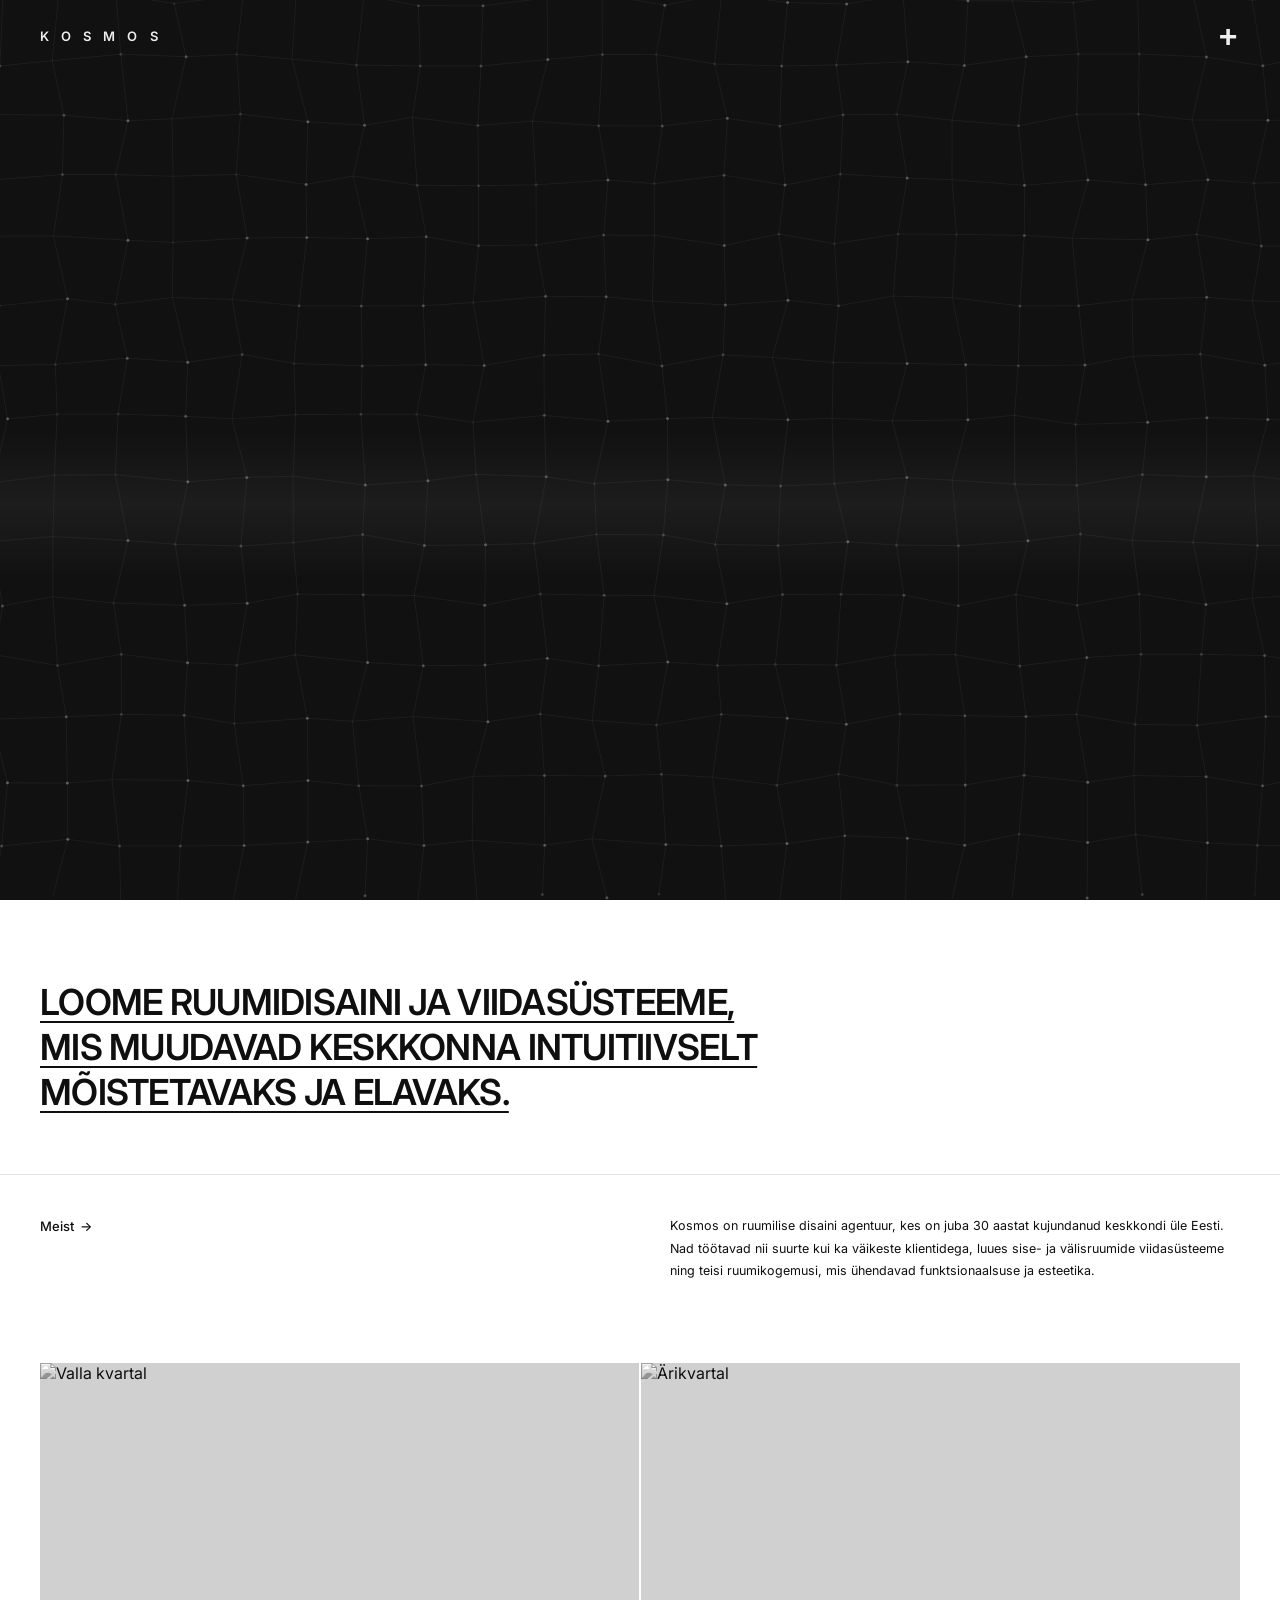
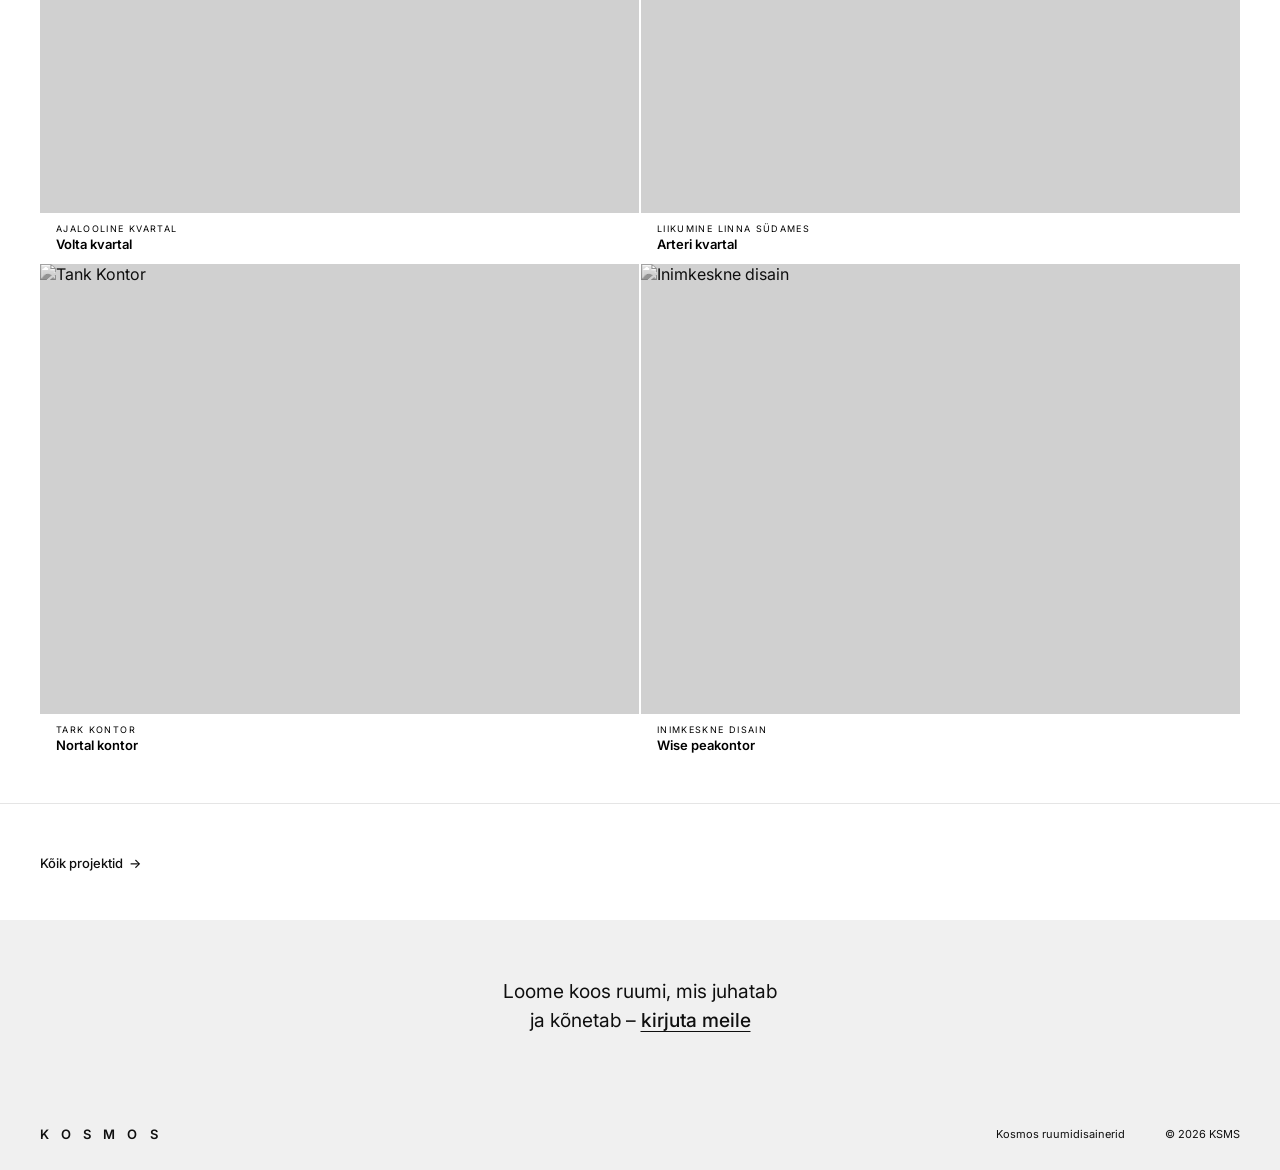
==== commit 061c3af9: "meta tagid" ====
--- a/index.html
+++ b/index.html
@@ -4,6 +4,8 @@
 <meta charset="UTF-8">
 <meta name="viewport" content="width=device-width, initial-scale=1.0">
 <title>KOSMOS</title>
+<meta name="description" content="Kosmos lahendab viidasüsteemid, ruumi aktiveerimine, bränd ja lugu ruumis, näitused, ajutised ruumilahendused ja ruumiinstallatsioonid. Teenusedisain. Liikuvuse planeerimine. Graafiline disain. Vormidisain. Disainijuhtimine.">
+<meta name="author" content="Mart Lankots, Kadri Pukk">
 <link rel="stylesheet" href="assets/kosmos.css">
 </head>
 <body>
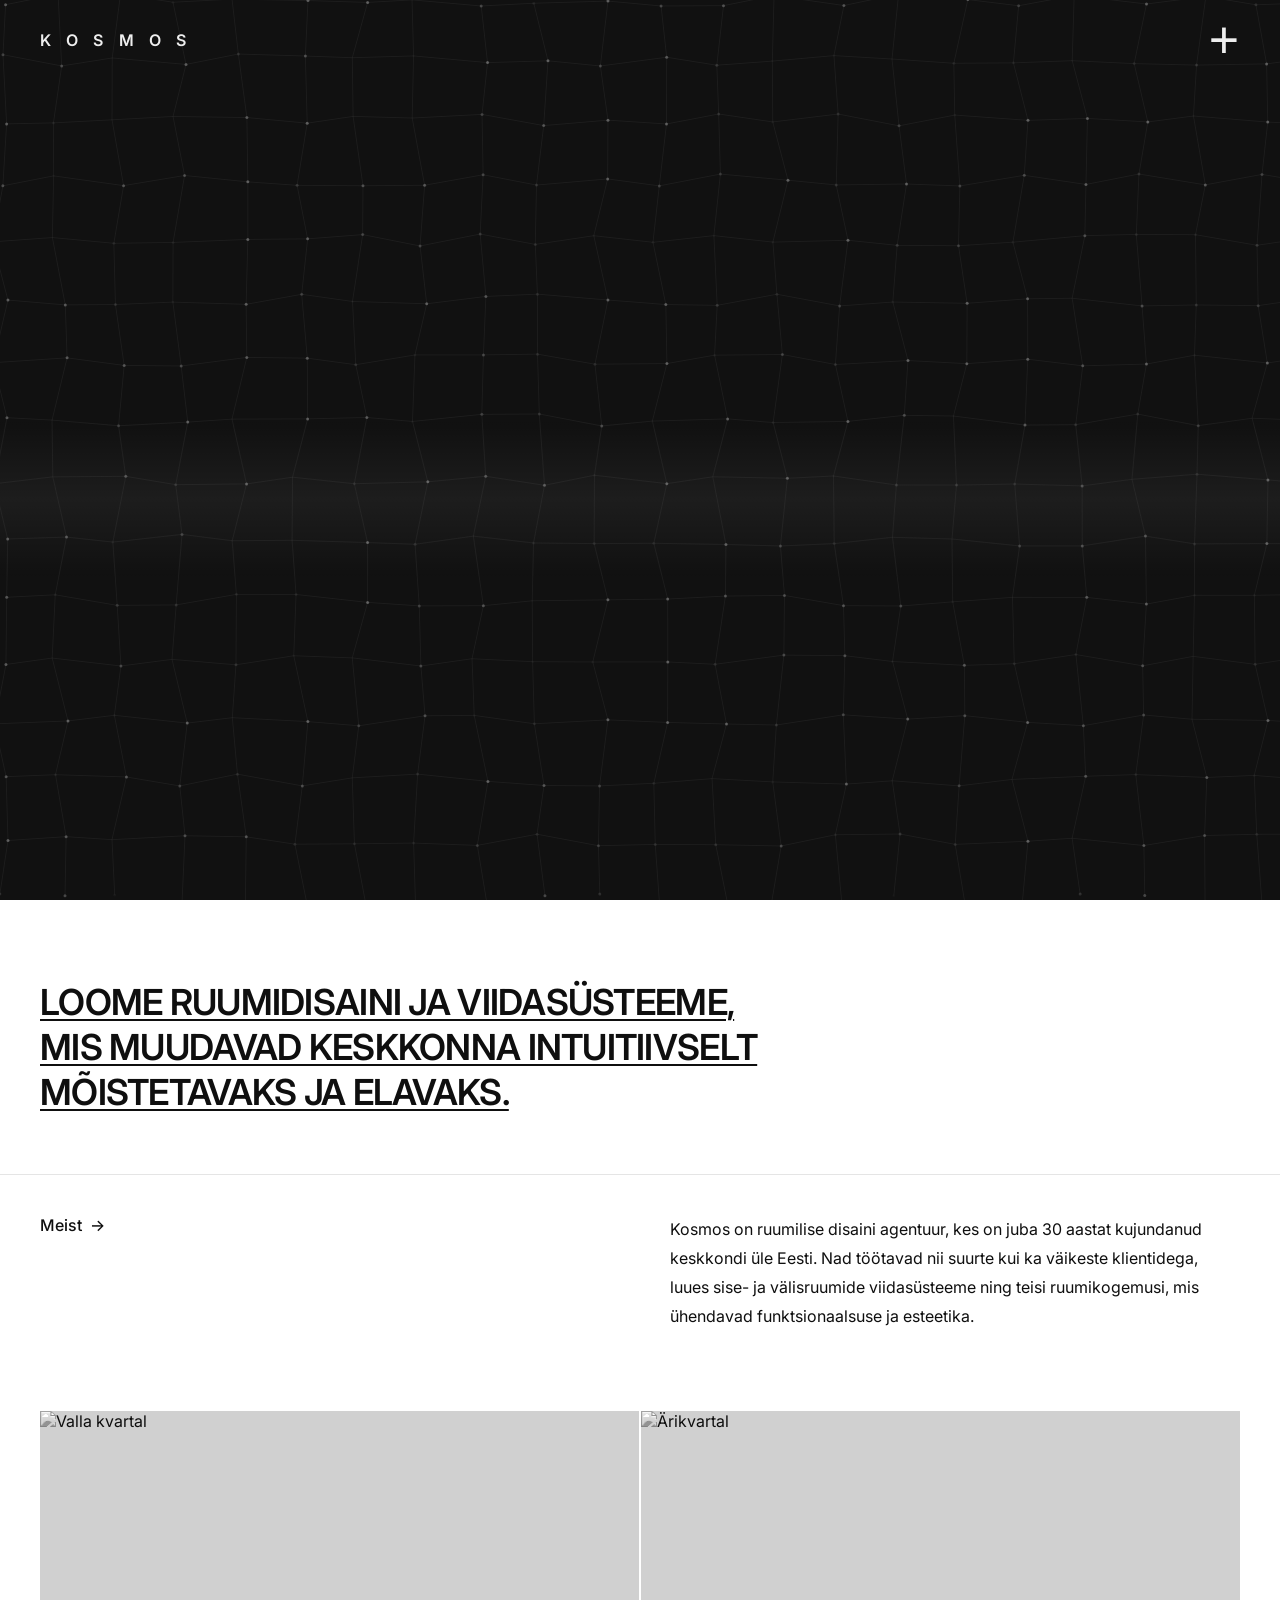
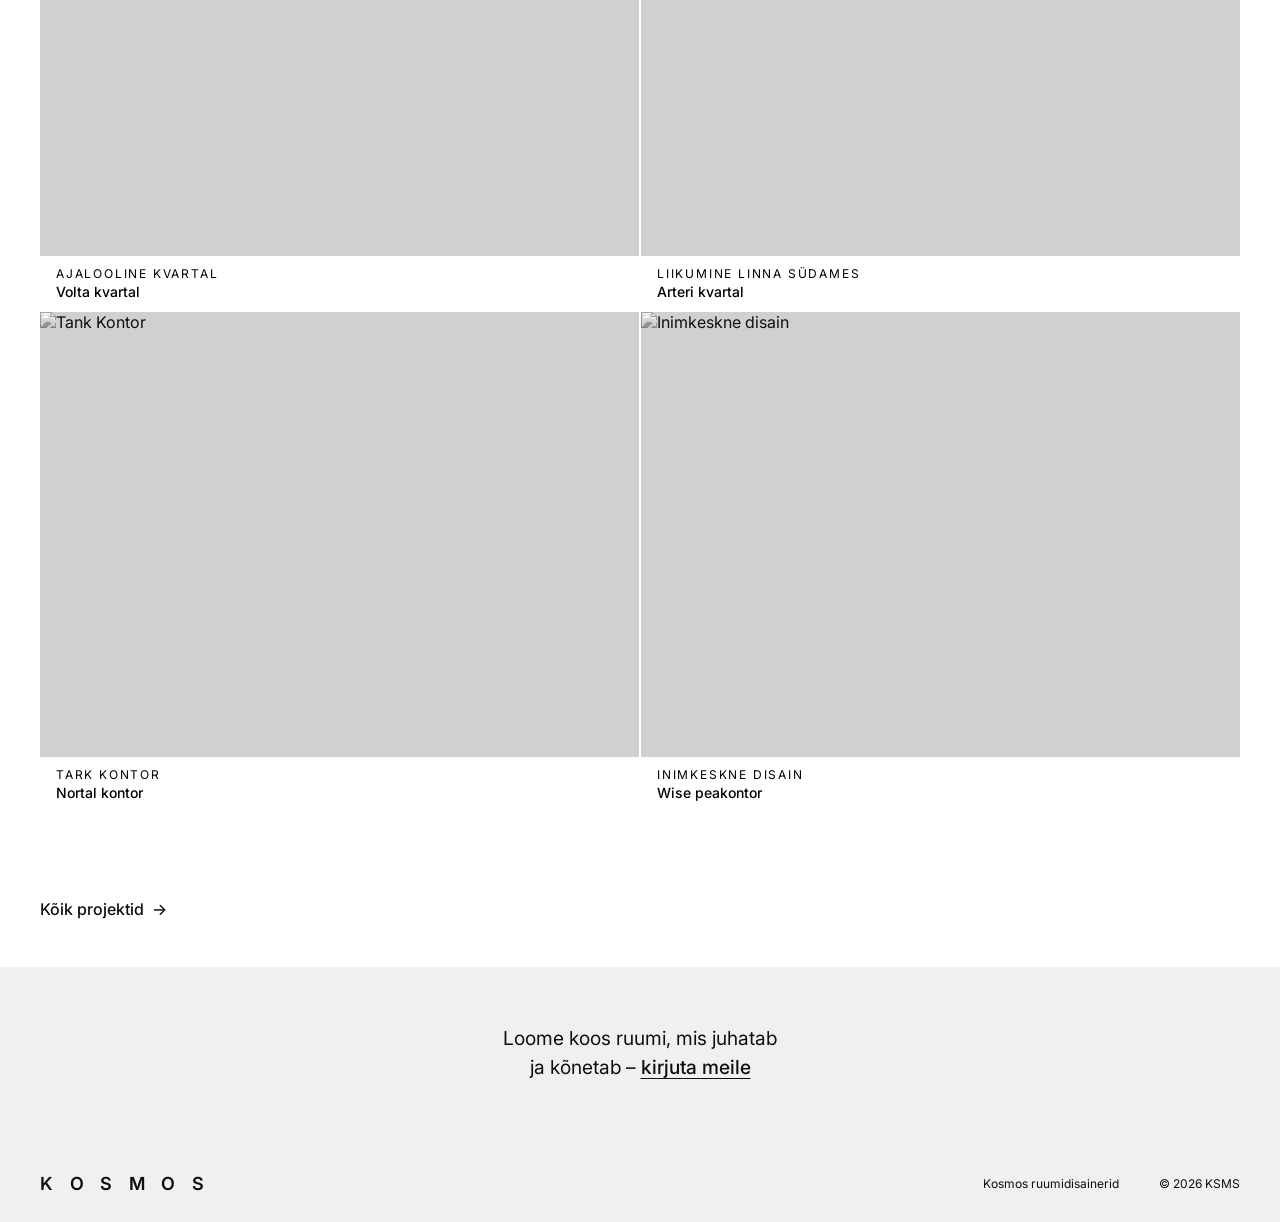
==== commit e4423ea5: "instagram link" ====
--- a/index.html
+++ b/index.html
@@ -26,7 +26,7 @@
   </nav>
   <div class="menu-contact">
     <div class="contact-block"><strong>KSMS OÜ</strong> Saarineni maja<br>Pärnu mnt 10, 10148 Tallinn<br>B korpus, 4 korrus</div>
-    <div class="contact-block"><a href="https://www.linkedin.com/company/kosmos-ruumidisainerid">LinkedIn</a><br><a href="#">Instagram</a></div>
+    <div class="contact-block"><a href="https://www.linkedin.com/company/kosmos-ruumidisainerid">LinkedIn</a><br><a href="https://www.instagram.com/kosmos.ruumidisainerid/">Instagram</a></div>
     <div class="contact-block"><strong>Mart Lankots</strong> 5645 6777<br><a href="mailto:mart@ksms.ee">mart@ksms.ee</a></div>
     <div class="contact-block"><strong>Kadri Pukk</strong> 5333 7278<br><a href="mailto:kadri@ksms.ee">kadri@ksms.ee</a></div>
   </div>
--- a/assets/kosmos.css
+++ b/assets/kosmos.css
@@ -29,7 +29,7 @@
   mix-blend-mode: difference;
 }
 .logo {
-  font-size: 13px; letter-spacing: 0.35em; font-weight: 600;
+  font-size: 16px; letter-spacing: 0.35em; font-weight: 600;
   color: #fff; text-decoration: none;
 }
 .menu-btn {
@@ -39,10 +39,10 @@
 }
 .menu-btn:hover { opacity: 0.5; }
 .menu-symbol {
-  width: 24px; height: 24px;
+  width: 32px; height: 32px;
   border: 0 solid #fff; border-radius: 50%;
   display: flex; align-items: center; justify-content: center;
-  font-size: 32px; font-weight: 700; line-height: 1;
+  font-size: 52px; font-weight: 500; line-height: 1;
   transition: transform 0.4s cubic-bezier(0.77,0,0.175,1);
 }
 .menu-btn.open .menu-symbol { transform: rotate(45deg); }
@@ -60,19 +60,19 @@
 .menu-overlay.open { transform: translateX(0); }
 .menu-nav-links { display: flex; flex-direction: column; margin-bottom: 40px; }
 .menu-nav-links a {
-  display: block; font-size: 24px; font-weight: 600;
-  letter-spacing: -0.02em; color: #000; text-decoration: none;
-  line-height: 1.15; border-bottom: 1px solid rgba(0,0,0,0.1);
-  padding: 14px 0; text-align: left;
+  display: block; font-size: 24px; font-weight: 500;
+  color: #000; text-decoration: none;
+  line-height: 1.15; border-bottom: 0px solid rgba(0,0,0,0.1);
+  padding: 12px 0; text-align: left;
 }
 .menu-nav-links a:first-child { border-top: 0px solid rgba(0,0,0,0.1); }
 .menu-nav-links a:hover { text-decoration: underline; text-underline-offset: 4px; text-decoration-thickness: 2px; }
 .menu-nav-links a.active { text-decoration: underline; text-underline-offset: 4px; }
 .menu-contact {
-  font-size: 16px; line-height: 2; color: var(--text-muted);
+  font-size: 14px; line-height: 1.5; color: var(--black);
   border-top: 0px solid var(--border); padding-top: 32px;
 }
-.menu-contact strong { color: #000; display: block; margin-bottom: 2px; font-weight: 600; font-size: 16px; letter-spacing: 0.05em; }
+.menu-contact strong { color: #000; display: block; margin-bottom: 2px; font-weight: 600; font-size: 14px; letter-spacing: 0.05em; }
 .menu-contact .contact-block { margin-bottom: 20px; }
 .menu-contact a { color: var(--black); text-decoration: none; }
 .menu-contact a:hover { color: #000; }
@@ -108,7 +108,7 @@
   background: var(--footer-bg); padding: 60px 30px;
   text-align: center; border-top: 0px solid var(--border);
 }
-.footer-cta p { font-size: clamp(13px,1.5vw,30px); line-height: 1.2; color: var(--black); margin-bottom: 6px; }
+.footer-cta p { font-size: clamp(13px,1.5vw,24px); line-height: 1.2; color: var(--black); margin-bottom: 6px; }
 .footer-cta a { color: var(--black); text-decoration: underline; text-underline-offset: 4px; font-weight: 500; }
 
 
@@ -118,9 +118,9 @@
   display: flex; justify-content: space-between; align-items: center;
   border-top: 0px solid var(--border);
 }
-footer .logo-footer { font-size: 13px; letter-spacing: 0.35em; font-weight: 600; color: var(--black); }
+footer .logo-footer { font-size: 18px; letter-spacing: 0.35em; font-weight: 600; color: var(--black); }
 footer .footer-right { display: flex; gap: 40px; }
-footer .footer-right span { font-size: 11px; font-weight: 400; }
+footer .footer-right span { font-size: 12px; font-weight: 400; }
 
 /* ── SCROLL REVEAL ── */
 .reveal { opacity: 0; transform: translateY(20px); transition: opacity 0.6s ease, transform 0.6s ease; }
@@ -133,13 +133,13 @@
   border-top: 1px solid var(--border);
 }
 .about-link {
-  font-size: 13px; color: var(--black);
+  font-size: 16px; color: var(--black);
   text-decoration: none; font-weight: 500;
   display: inline-flex; align-items: center; gap: 8px;
   transition: gap 0.2s;
 }
 .about-link:hover { gap: 14px; }
-.about-text { font-size: 12.5px; line-height: 1.8; color: var(--black); }
+.about-text { font-size: 16px; line-height: 1.8; color: var(--black); }
 .about-text p + p { margin-top: 16px; }
 
 /* ══════════════════════════════
@@ -161,15 +161,15 @@
   font-size: clamp(18px, 2.8vw, 44px);
   font-weight: 600; line-height: 1.25; letter-spacing: -0.02em;
   text-transform: uppercase; text-decoration: underline;
-  text-underline-offset: 6px; text-decoration-thickness: 2px; color: var(--black);
+  text-underline-offset: 4px; text-decoration-thickness: 2px; color: var(--black);
 }
 .projects-grid-home {
   padding: 0 40px 40px;
   display: grid; grid-template-columns: 1fr 1fr; gap: 2px;
 }
-.all-projects { padding: 48px 40px; border-top: 1px solid var(--border); }
+.all-projects { padding: 48px 40px; border-top: 0px solid var(--border); }
 .all-projects a {
-  font-size: 13px; color: var(--black); font-weight: 500;
+  font-size: 16px; color: var(--black); font-weight: 500;
   text-decoration: none; display: inline-flex; align-items: center; gap: 10px; transition: gap 0.2s;
 }
 .all-projects a:hover { gap: 18px; }
@@ -213,8 +213,8 @@
 }
 .project-item:hover img { transform: scale(1.04); filter: grayscale(0%); }
 .project-caption { position: absolute; bottom: 0; left: 0; right: 0; padding: 10px 16px; background: #fff; }
-.project-tag { font-size: 9px; letter-spacing: 0.15em; text-transform: uppercase; color: #000; margin-bottom: 2px; }
-.project-name { font-size: 13px; font-weight: 600; color: #000; }
+.project-tag { font-size: 12px; letter-spacing: 0.15em; text-transform: uppercase; color: #000; margin-bottom: 2px; }
+.project-name { font-size: 14px; font-weight: 500; color: #000; }
 .project-item.hidden { display: none; }
 
 /* ══════════════════════════════
@@ -237,7 +237,7 @@
 .hero-image:hover img { filter: grayscale(0%); }
 
 .project-intro { display: grid; grid-template-columns: 1fr 1fr; gap: 60px; padding: 48px 40px 56px; border-bottom: 1px solid var(--border); }
-.project-intro-left h1 { font-size: clamp(22px, 3vw, 30px); font-weight: 700; letter-spacing: -0.025em; line-height: 1.1; text-transform: uppercase; text-decoration: underline; text-underline-offset: 6px; text-decoration-thickness: 2px; color: var(--black); margin-bottom: 24px; }
+.project-intro-left h1 { font-size: clamp(22px, 3vw, 30px); font-weight: 700; letter-spacing: -0.025em; line-height: 1.1; text-transform: uppercase; text-decoration: underline; text-underline-offset: 4px; text-decoration-thickness: 2px; color: var(--black); margin-bottom: 24px; }
 .project-intro-left p { font-size: 13px; line-height: 1.85; color: var(--text-muted); max-width: 480px; }
 .project-intro-left p + p { margin-top: 14px; }
 .project-meta { display: grid; grid-template-columns: 1fr 1fr; gap: 28px 32px; align-content: start; padding-top: 4px; }
@@ -279,9 +279,9 @@
    PAGE: teenused.html
 ══════════════════════════════ */
 .hero-section { padding: 48px 40px 72px; border-bottom: 1px solid var(--border); }
-.hero-section h1 { font-size: clamp(22px, 3.5vw, 30px); font-weight: 600; line-height: 1.1; letter-spacing: -0.025em; text-transform: uppercase; text-decoration: underline; text-underline-offset: 6px; text-decoration-thickness: 2px; max-width: 520px; margin-bottom: 72px; }
+.hero-section h1 { font-size: clamp(22px, 3.5vw, 30px); font-weight: 600; line-height: 1.1; letter-spacing: -0.025em; text-transform: uppercase; text-decoration: underline; text-underline-offset: 4px; text-decoration-thickness: 2px; max-width: 520px; margin-bottom: 72px; }
 .services-headline { padding: 64px 40px 48px; border-bottom: 1px solid var(--border); }
-.services-headline h2 { font-size: clamp(18px, 2.8vw, 34px); font-weight: 600; line-height: 1.15; letter-spacing: -0.02em; text-transform: uppercase; text-decoration: underline; text-underline-offset: 6px; text-decoration-thickness: 2px; max-width: 600px; }
+.services-headline h2 { font-size: clamp(18px, 2.8vw, 34px); font-weight: 600; line-height: 1.15; letter-spacing: -0.02em; text-transform: uppercase; text-decoration: underline; text-underline-offset: 4px; text-decoration-thickness: 2px; max-width: 600px; }
 
 .accordion-list { border-bottom: 1px solid var(--border); }
 .accordion-item { border-top: 1px solid var(--border); }
@@ -361,11 +361,11 @@
 ══════════════════════════════ */
 .kontakt-page { padding-top: 100px; }
 .top-section { position: relative; padding: 56px 40px 80px; border-bottom: 1px solid var(--border); min-height: 260px; }
-.top-headline h1 { font-size: clamp(28px, 4.5vw, 44px); font-weight: 600; line-height: 1.05; letter-spacing: -0.03em; text-transform: uppercase; text-decoration: underline; text-underline-offset: 7px; text-decoration-thickness: 2px; color: var(--black); max-width: 55%; }
+.top-headline h1 { font-size: clamp(28px, 4.5vw, 44px); font-weight: 600; line-height: 1.05; letter-spacing: -0.02em; text-transform: uppercase; text-decoration: underline; text-underline-offset: 4px; text-decoration-thickness: 2px; color: var(--black); max-width: 55%; }
 .top-contacts { position: absolute; top: 56px; right: 40px; display: grid; grid-template-columns: 1fr 1fr; gap: 40px 48px; width: 42%; }
 .contact-person strong { display: block; font-size: 13px; font-weight: 600; color: var(--black); text-decoration: underline; text-underline-offset: 3px; margin-bottom: 6px; }
-.contact-person p { font-size: 13px; line-height: 1.8; color: var(--text-muted); }
-.contact-person a { color: var(--text-muted); text-decoration: none; }
+.contact-person p { font-size: 13px; line-height: 1.8; color: var(---black); }
+.contact-person a { color: var(--black); text-decoration: none; }
 .contact-person a:hover { color: var(--black); text-decoration: underline; text-underline-offset: 3px; }
 .social-links { font-size: 13px; line-height: 1.8; }
 .social-links a { display: block; color: var(--black); text-decoration: none; font-weight: 400; }
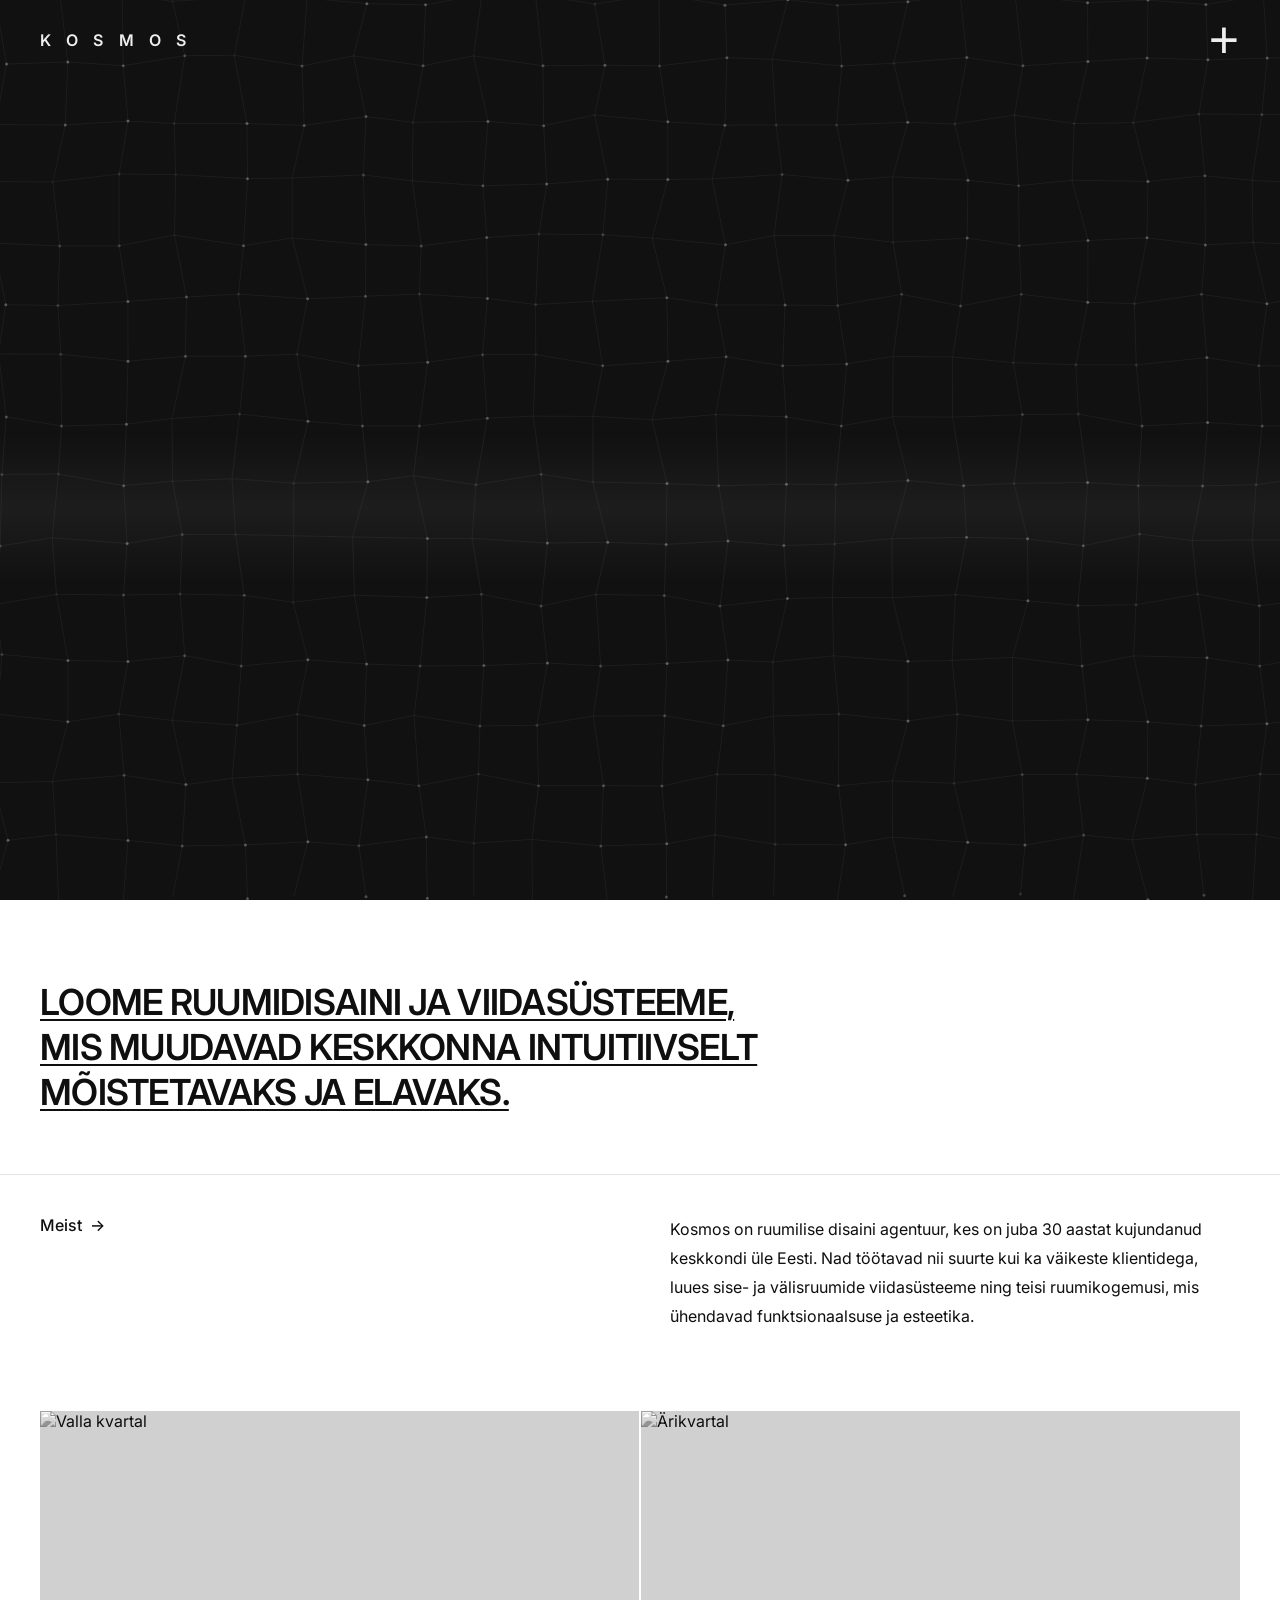
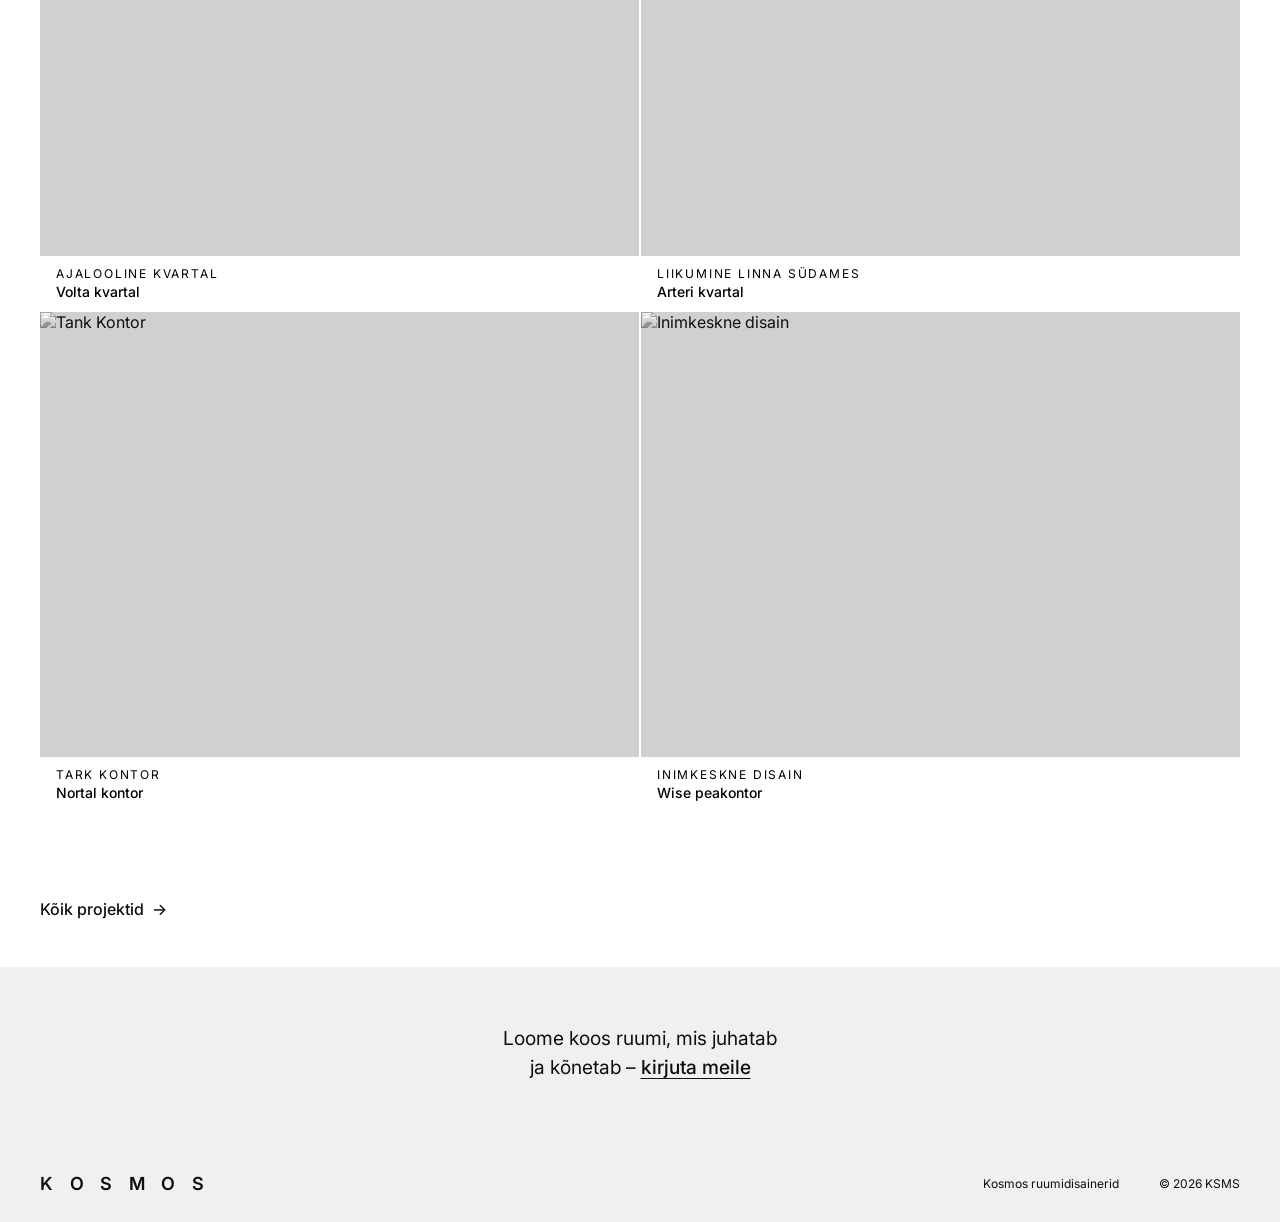
==== commit 19b66b8a: "meta tags" ====
--- a/index.html
+++ b/index.html
@@ -6,6 +6,17 @@
 <title>KOSMOS</title>
 <meta name="description" content="Kosmos lahendab viidasüsteemid, ruumi aktiveerimine, bränd ja lugu ruumis, näitused, ajutised ruumilahendused ja ruumiinstallatsioonid. Teenusedisain. Liikuvuse planeerimine. Graafiline disain. Vormidisain. Disainijuhtimine.">
 <meta name="author" content="Mart Lankots, Kadri Pukk">
+
+<link rel="apple-touch-icon" sizes="180x180" href="https://www.ksms.ee/favicon/apple-touch-icon.png">
+<link rel="icon" type="image/png" sizes="32x32" href="https://www.ksms.ee/favicon/favicon-32x32.png">
+<link rel="icon" type="image/png" sizes="16x16" href="https://www.ksms.ee/favicon/favicon-16x16.png">
+<link rel="manifest" href="https://www.ksms.ee/favicon/site.webmanifest">
+
+<meta property="og:url" content="https://www.ksms.ee">
+<meta property="og:title" content="Edukate füüsiliste ruumide looja - Kosmos">
+<meta property="og:description" content="Kosmos lahendab viidasüsteemid, ruumi aktiveerimine, bränd ja lugu ruumis, näitused, ajutised ruumilahendused ja ruumiinstallatsioonid. Teenusedisain. Liikuvuse planeerimine. Graafiline disain. Vormidisain. Disainijuhtimine.">
+<meta property="og:image" content="https://www.ksms.ee/shutter1.jpg">
+
 <link rel="stylesheet" href="assets/kosmos.css">
 </head>
 <body>
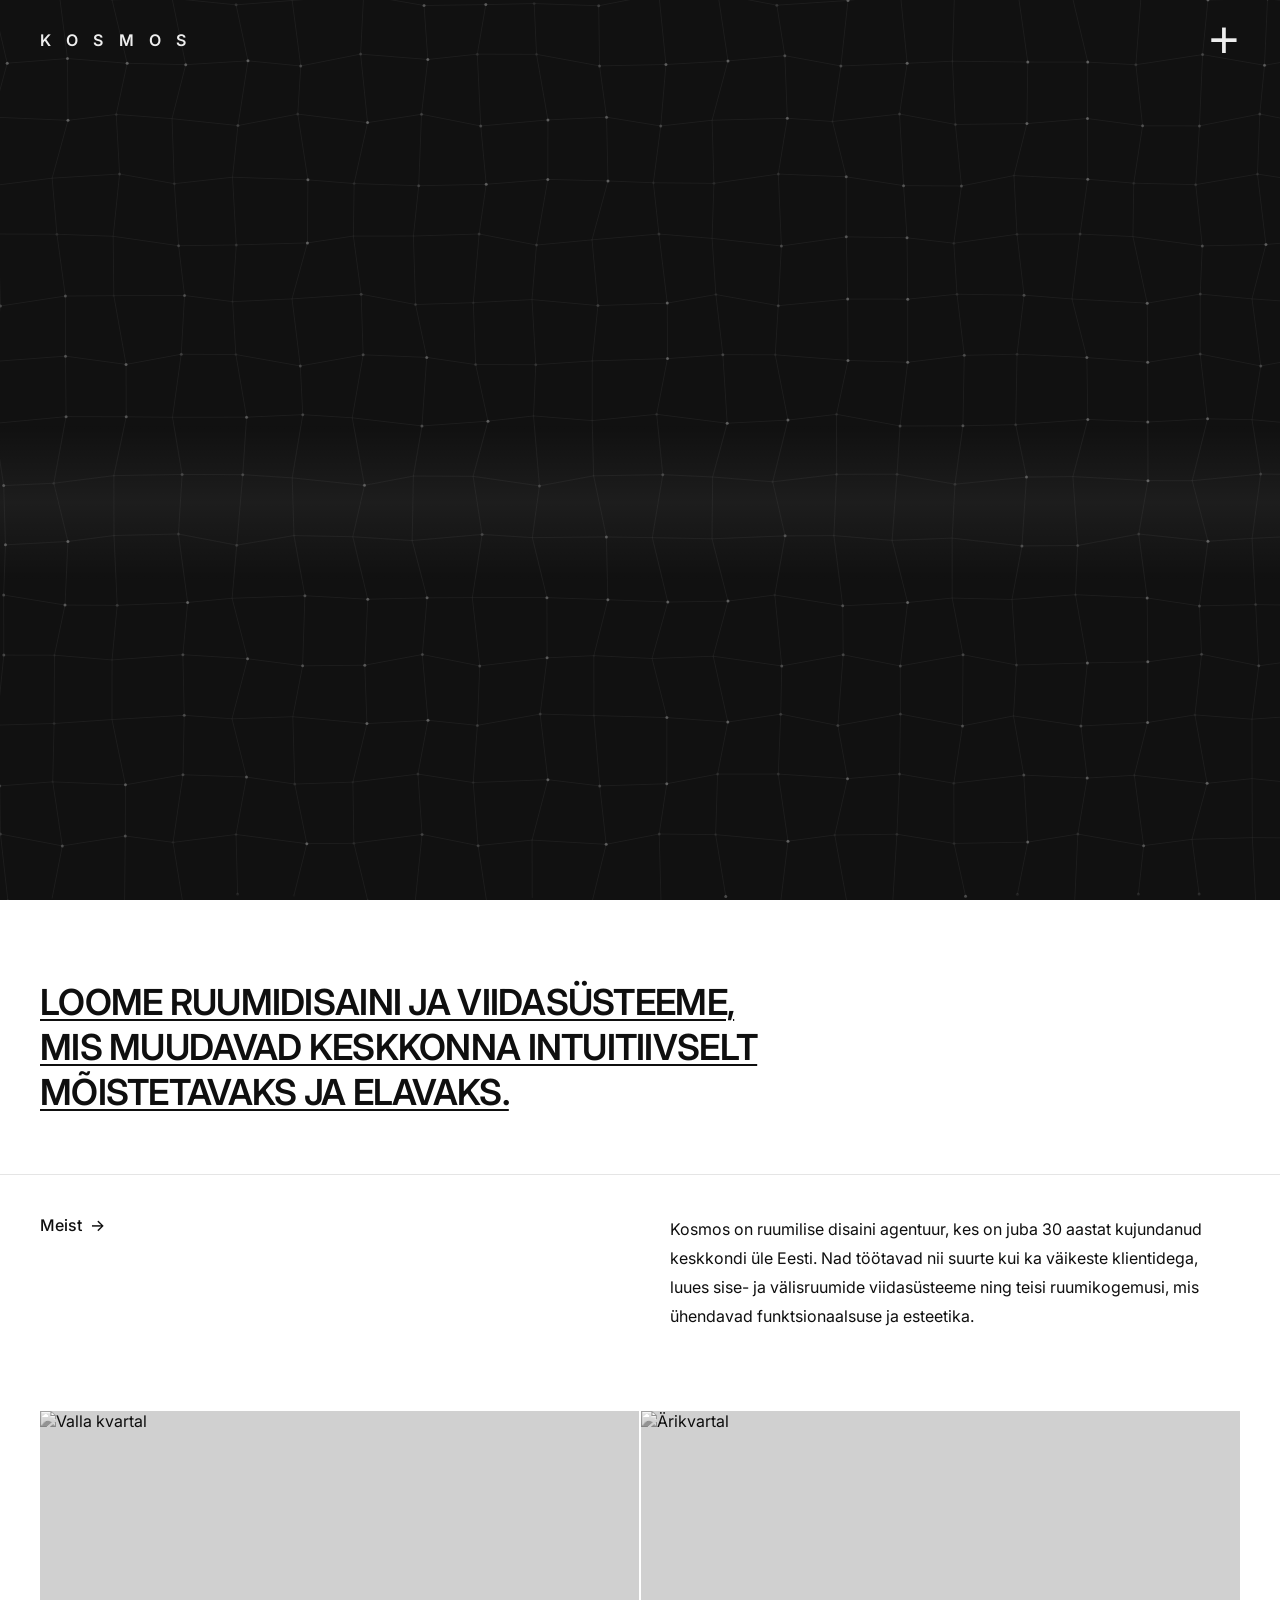
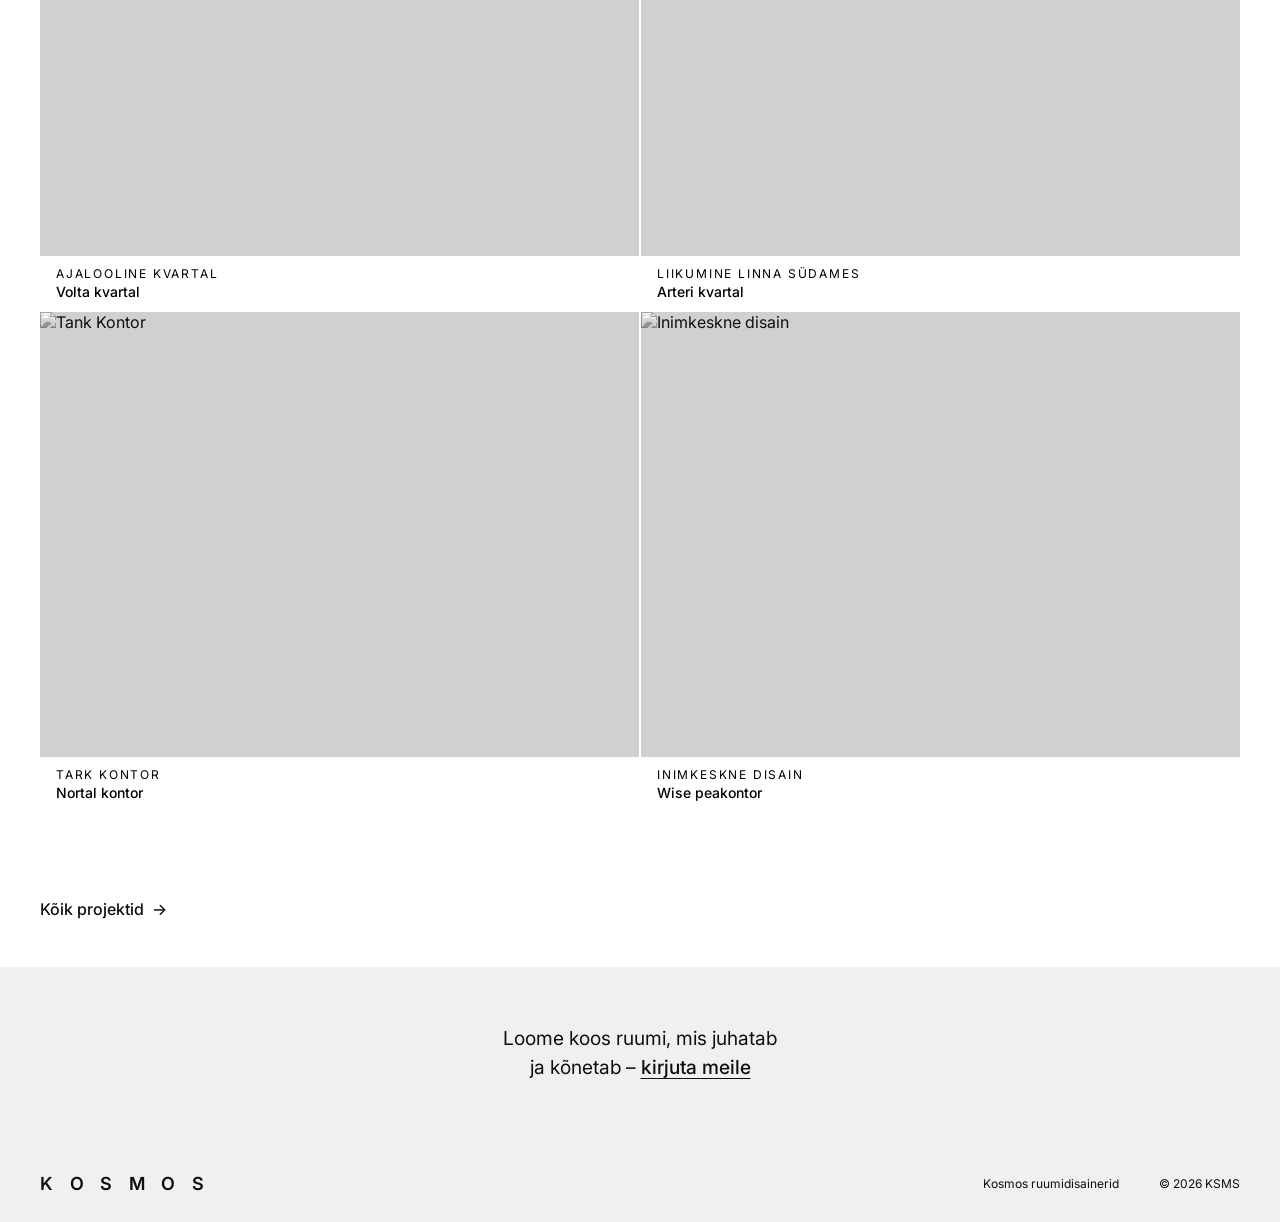
==== commit ca2350e6: "kontaktid menüüs" ====
--- a/index.html
+++ b/index.html
@@ -36,10 +36,10 @@
     <a href="kontakt.html">Kontakt</a>
   </nav>
   <div class="menu-contact">
-    <div class="contact-block"><strong>KSMS OÜ</strong> Saarineni maja<br>Pärnu mnt 10, 10148 Tallinn<br>B korpus, 4 korrus</div>
+    <div class="contact-block">KSMS OÜ<br><br>Saarineni maja<br>Pärnu mnt 10, 10148 Tallinn<br>B korpus, 4 korrus</div>
     <div class="contact-block"><a href="https://www.linkedin.com/company/kosmos-ruumidisainerid">LinkedIn</a><br><a href="https://www.instagram.com/kosmos.ruumidisainerid/">Instagram</a></div>
-    <div class="contact-block"><strong>Mart Lankots</strong> 5645 6777<br><a href="mailto:mart@ksms.ee">mart@ksms.ee</a></div>
-    <div class="contact-block"><strong>Kadri Pukk</strong> 5333 7278<br><a href="mailto:kadri@ksms.ee">kadri@ksms.ee</a></div>
+    <div class="contact-block">Mart Lankots<br>5645 6777<br><a href="mailto:mart@ksms.ee">mart@ksms.ee</a></div>
+    <div class="contact-block">Kadri Pukk<br>5333 7278<br><a href="mailto:kadri@ksms.ee">kadri@ksms.ee</a></div>
   </div>
 </div>
 <div class="menu-backdrop" id="menuBackdrop"></div>
--- a/assets/kosmos.css
+++ b/assets/kosmos.css
@@ -177,7 +177,7 @@
 /* ══════════════════════════════
    PAGE: projektid.html
 ══════════════════════════════ */
-/* .page-content { padding-top: 88px; } */
+.page-content { padding-top: 88px; }
 .page-header {
   display: flex; align-items: flex-start; justify-content: space-between;
   gap: 40px; padding: 28px 40px 24px; border-bottom: 1px solid var(--border);
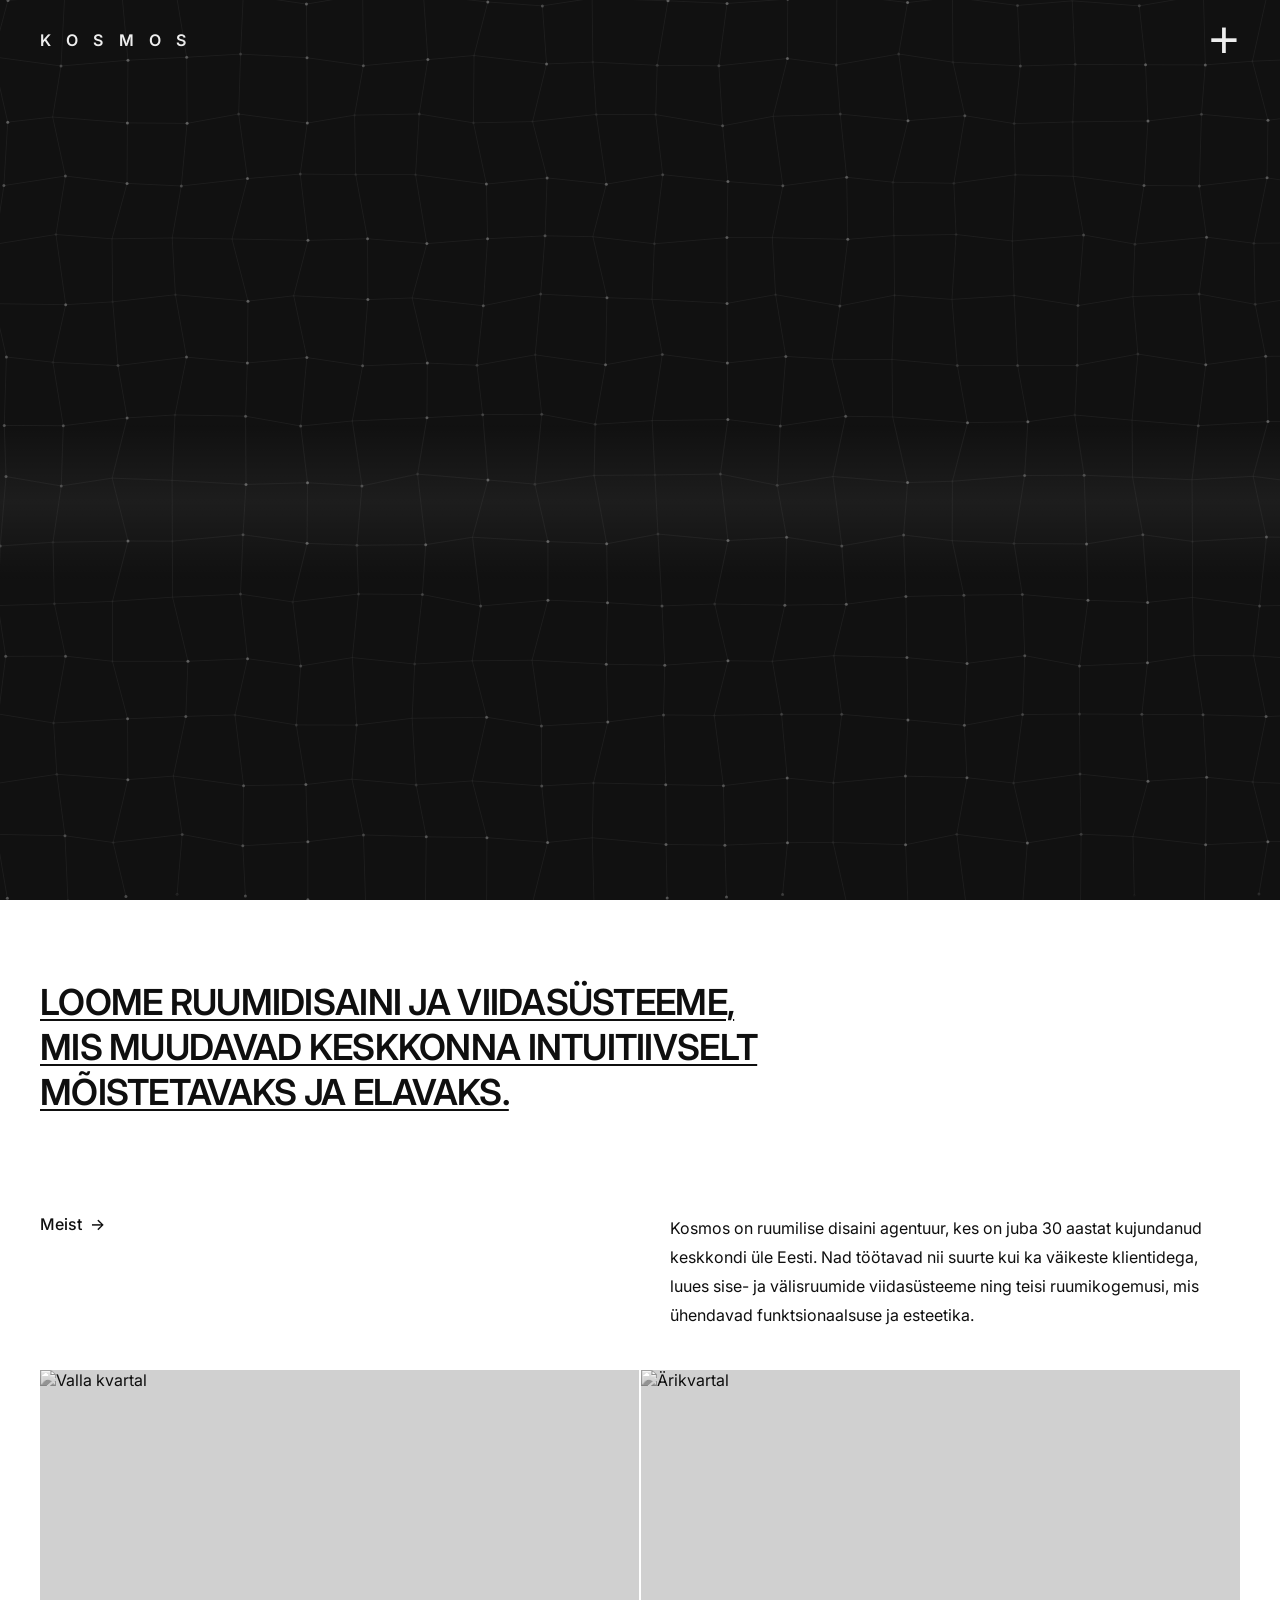
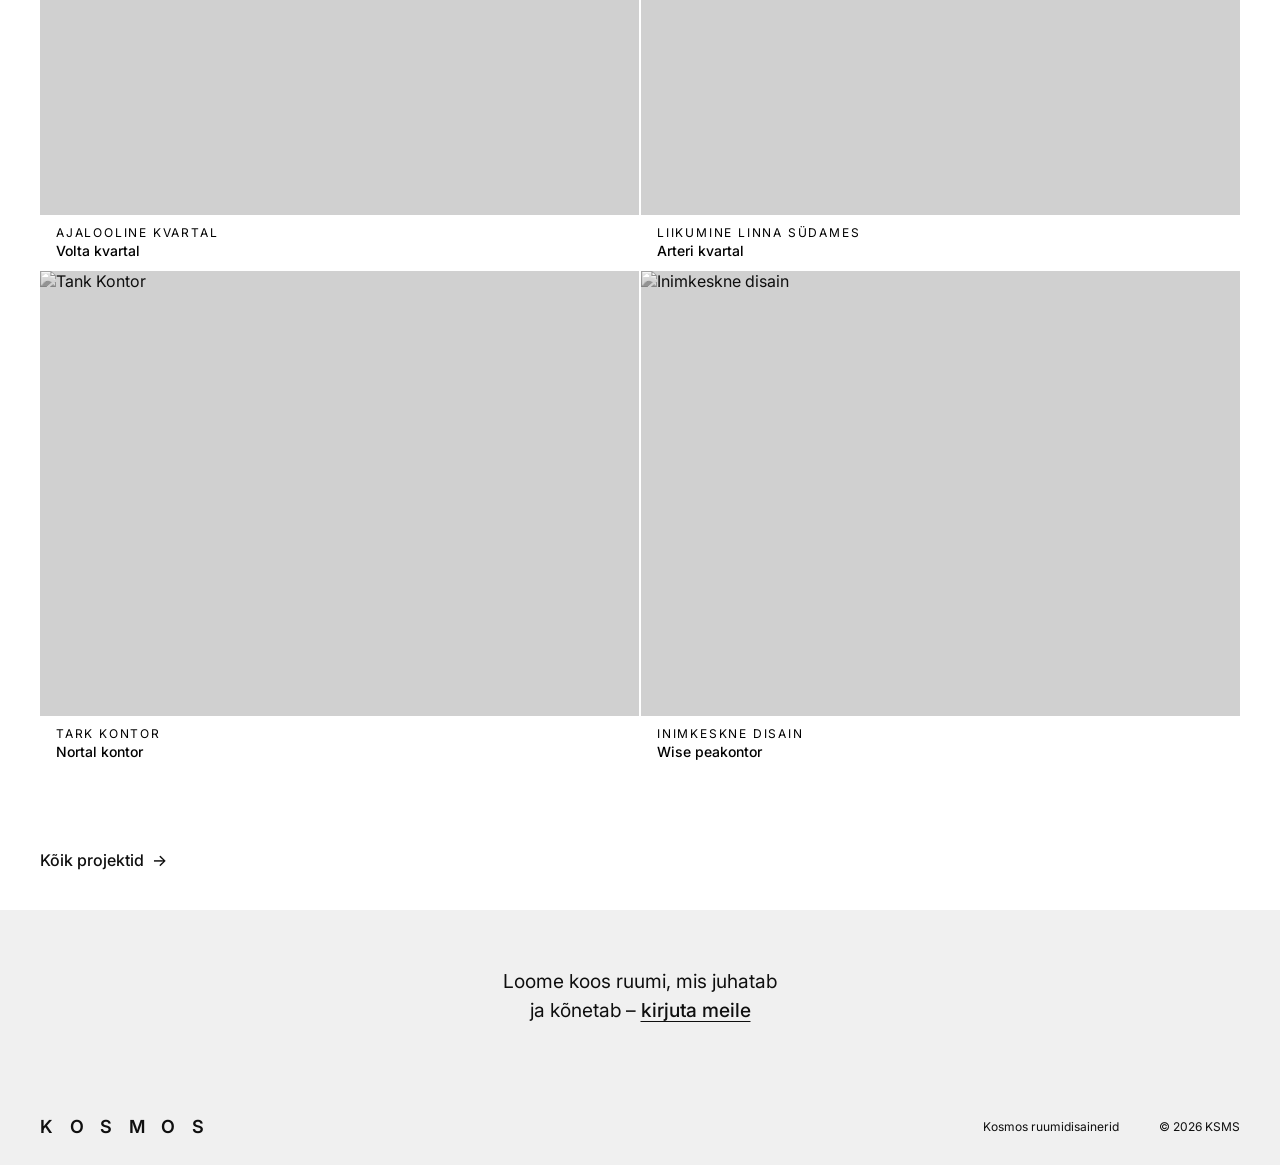
==== commit 9d895f8b: "1" ====
--- a/index.html
+++ b/index.html
@@ -77,7 +77,7 @@
   </div>
 </section>
 
-<div class="all-projects reveal"><a href="projektid.html">Kõik projektid &nbsp;→</a></div>
+<div class="about-row reveal"><a class="about-link" href="projektid.html">Kõik projektid &nbsp;→</a></div>
 
 <div class="footer-cta reveal">
   <p>Loome koos ruumi, mis juhatab</p>
--- a/assets/kosmos.css
+++ b/assets/kosmos.css
@@ -69,10 +69,10 @@
 .menu-nav-links a:hover { text-decoration: underline; text-underline-offset: 4px; text-decoration-thickness: 2px; }
 .menu-nav-links a.active { text-decoration: underline; text-underline-offset: 4px; }
 .menu-contact {
-  font-size: 14px; line-height: 1.5; color: var(--black);
+  font-size: 16px; line-height: 1.5; color: var(--black);
   border-top: 0px solid var(--border); padding-top: 32px;
 }
-.menu-contact strong { color: #000; display: block; margin-bottom: 2px; font-weight: 600; font-size: 14px; letter-spacing: 0.05em; }
+.menu-contact strong { color: #000; display: block; margin-bottom: 2px; font-weight: 600; font-size: 16px; letter-spacing: 0.05em; }
 .menu-contact .contact-block { margin-bottom: 20px; }
 .menu-contact a { color: var(--black); text-decoration: none; }
 .menu-contact a:hover { color: #000; }
@@ -129,8 +129,8 @@
 /* ── ABOUT ROW (shared across pages) ── */
 .about-row {
   display: grid; grid-template-columns: 1fr 1fr;
-  gap: 60px; padding: 40px 40px 80px;
-  border-top: 1px solid var(--border);
+  gap: 60px; padding: 40px 40px 40px 40px;
+  border-top: 0px solid var(--border);
 }
 .about-link {
   font-size: 16px; color: var(--black);
@@ -192,8 +192,8 @@
 }
 .filter-btn {
   background: none; border: none; cursor: pointer;
-  font-family: 'Inter', sans-serif; font-size: 13px;
-  color: var(--text-muted); padding: 0; transition: color 0.15s;
+  font-family: 'Inter', sans-serif; font-size: 16px;
+  color: var(--black); padding: 0; transition: color 0.15s;
 }
 .filter-btn:hover { color: var(--black); }
 .filter-btn.active {
@@ -280,23 +280,23 @@
 ══════════════════════════════ */
 .hero-section { padding: 48px 40px 72px; border-bottom: 1px solid var(--border); }
 .hero-section h1 { font-size: clamp(22px, 3.5vw, 30px); font-weight: 600; line-height: 1.1; letter-spacing: -0.025em; text-transform: uppercase; text-decoration: underline; text-underline-offset: 4px; text-decoration-thickness: 2px; max-width: 520px; margin-bottom: 72px; }
-.services-headline { padding: 64px 40px 48px; border-bottom: 1px solid var(--border); }
-.services-headline h2 { font-size: clamp(18px, 2.8vw, 34px); font-weight: 600; line-height: 1.15; letter-spacing: -0.02em; text-transform: uppercase; text-decoration: underline; text-underline-offset: 4px; text-decoration-thickness: 2px; max-width: 600px; }
+.services-headline { padding: 64px 40px; border-bottom: 0px solid var(--border); }
+.services-headline h2 { font-size: clamp(18px, 2.8vw, 30px); font-weight: 600; line-height: 1.15; letter-spacing: -0.02em; text-transform: uppercase; text-decoration: underline; text-underline-offset: 4px; text-decoration-thickness: 2px; max-width: 600px; }
 
 .accordion-list { border-bottom: 1px solid var(--border); }
 .accordion-item { border-top: 1px solid var(--border); }
 .accordion-trigger { width: 100%; background: none; border: none; display: flex; align-items: center; justify-content: space-between; padding: 22px 40px; cursor: pointer; text-align: left; transition: background 0.15s; }
-.accordion-trigger:hover { background: rgba(0,0,0,0.02); }
-.accordion-trigger span { font-size: 15px; font-weight: 500; color: var(--black); letter-spacing: -0.01em; }
+/* .accordion-trigger:hover { background: rgba(0,0,0,0.02); } */
+.accordion-trigger span { font-size: 18px; font-weight: 500; color: var(--black); letter-spacing: -0.01em; }
 .accordion-icon { width: 20px; height: 20px; flex-shrink: 0; position: relative; margin-left: 24px; }
 .accordion-icon::before, .accordion-icon::after { content: ''; position: absolute; background: var(--black); border-radius: 1px; transition: transform 0.35s cubic-bezier(0.77,0,0.175,1), opacity 0.35s; }
-.accordion-icon::before { width: 14px; height: 1.5px; top: 50%; left: 50%; transform: translate(-50%,-50%); }
-.accordion-icon::after { width: 1.5px; height: 14px; top: 50%; left: 50%; transform: translate(-50%,-50%); }
+.accordion-icon::before { width: 24px; height: 1.5px; top: 50%; left: 50%; transform: translate(-50%,-50%); }
+.accordion-icon::after { width: 1.5px; height: 24px; top: 50%; left: 50%; transform: translate(-50%,-50%); }
 .accordion-item.open .accordion-icon::after { transform: translate(-50%,-50%) rotate(90deg); opacity: 0; }
 .accordion-body { display: grid; grid-template-rows: 0fr; transition: grid-template-rows 0.4s cubic-bezier(0.77,0,0.175,1); }
 .accordion-item.open .accordion-body { grid-template-rows: 1fr; }
 .accordion-inner { overflow: hidden; }
-.accordion-content { display: grid; grid-template-columns: 1fr 1fr 1fr; gap: 40px; padding: 0 40px 48px; border-top: 1px solid var(--border); }
+.accordion-content { display: grid; grid-template-columns: 1fr 1fr 1fr; gap: 40px; padding: 40px 40px 48px; border-top: 0px solid var(--border); }
 .acc-image { position: relative; aspect-ratio: 3 / 2.5; background: var(--gray-img); overflow: hidden; }
 .acc-image img { width: 100%; height: 100%; object-fit: cover; display: block; filter: grayscale(100%); transition: filter 0.4s, transform 0.6s; }
 .acc-image:hover img { filter: grayscale(0%); transform: scale(1.04); }
@@ -305,7 +305,7 @@
 .acc-text .acc-intro { font-size: 11px; font-weight: 600; text-transform: uppercase; letter-spacing: 0.1em; color: var(--text-muted); margin-bottom: 10px; }
 .acc-text p { font-size: 12.5px; line-height: 1.8; color: var(--text-muted); }
 .acc-text p + p { margin-top: 10px; }
-.acc-list { border-left: 1px solid var(--border); padding-left: 32px; }
+.acc-list { border-left: 0px solid var(--border); padding-left: 32px; }
 .acc-list ul { list-style: none; }
 .acc-list li { font-size: 12px; color: var(--text-muted); line-height: 1.6; padding: 10px 0; border-bottom: 1px solid var(--border); }
 .acc-list li:first-child { border-top: 1px solid var(--border); }
@@ -329,7 +329,7 @@
 .person-contact { font-size: 10px; color: var(--text-muted); }
 .person-contact a { color: var(--text-muted); text-decoration: none; }
 .person-contact a:hover { color: #000; text-decoration: underline; }
-.person-expand { position: absolute; top: 14px; right: 14px; width: 22px; height: 22px; border: 1.5px solid rgba(255,255,255,0.7); border-radius: 50%; display: flex; align-items: center; justify-content: center; background: rgba(0,0,0,0.2); transition: background 0.2s, border-color 0.2s; }
+.person-expand { position: absolute; top: 14px; right: 14px; width: 22px; height: 22px; border: 0 solid rgba(255,255,255,0.7); border-radius: 50%; display: flex; align-items: center; justify-content: center; background: rgba(0,0,0,0.0); transition: background 0.2s, border-color 0.2s; }
 .person-expand::before, .person-expand::after { content: ''; position: absolute; background: #fff; }
 .person-expand::before { width: 10px; height: 1.5px; }
 .person-expand::after { width: 1.5px; height: 10px; transition: transform 0.3s, opacity 0.3s; }
@@ -418,7 +418,6 @@
 
   /* teenused */
   .hero-section { padding: 40px 24px 56px; }
-  .services-headline { padding: 48px 24px 36px; }
   .accordion-trigger { padding: 18px 24px; }
   .accordion-content { grid-template-columns: 1fr; padding: 0 24px 40px; gap: 28px; }
   .acc-list { border-left: none; padding-left: 0; border-top: 1px solid var(--border); padding-top: 24px; }
